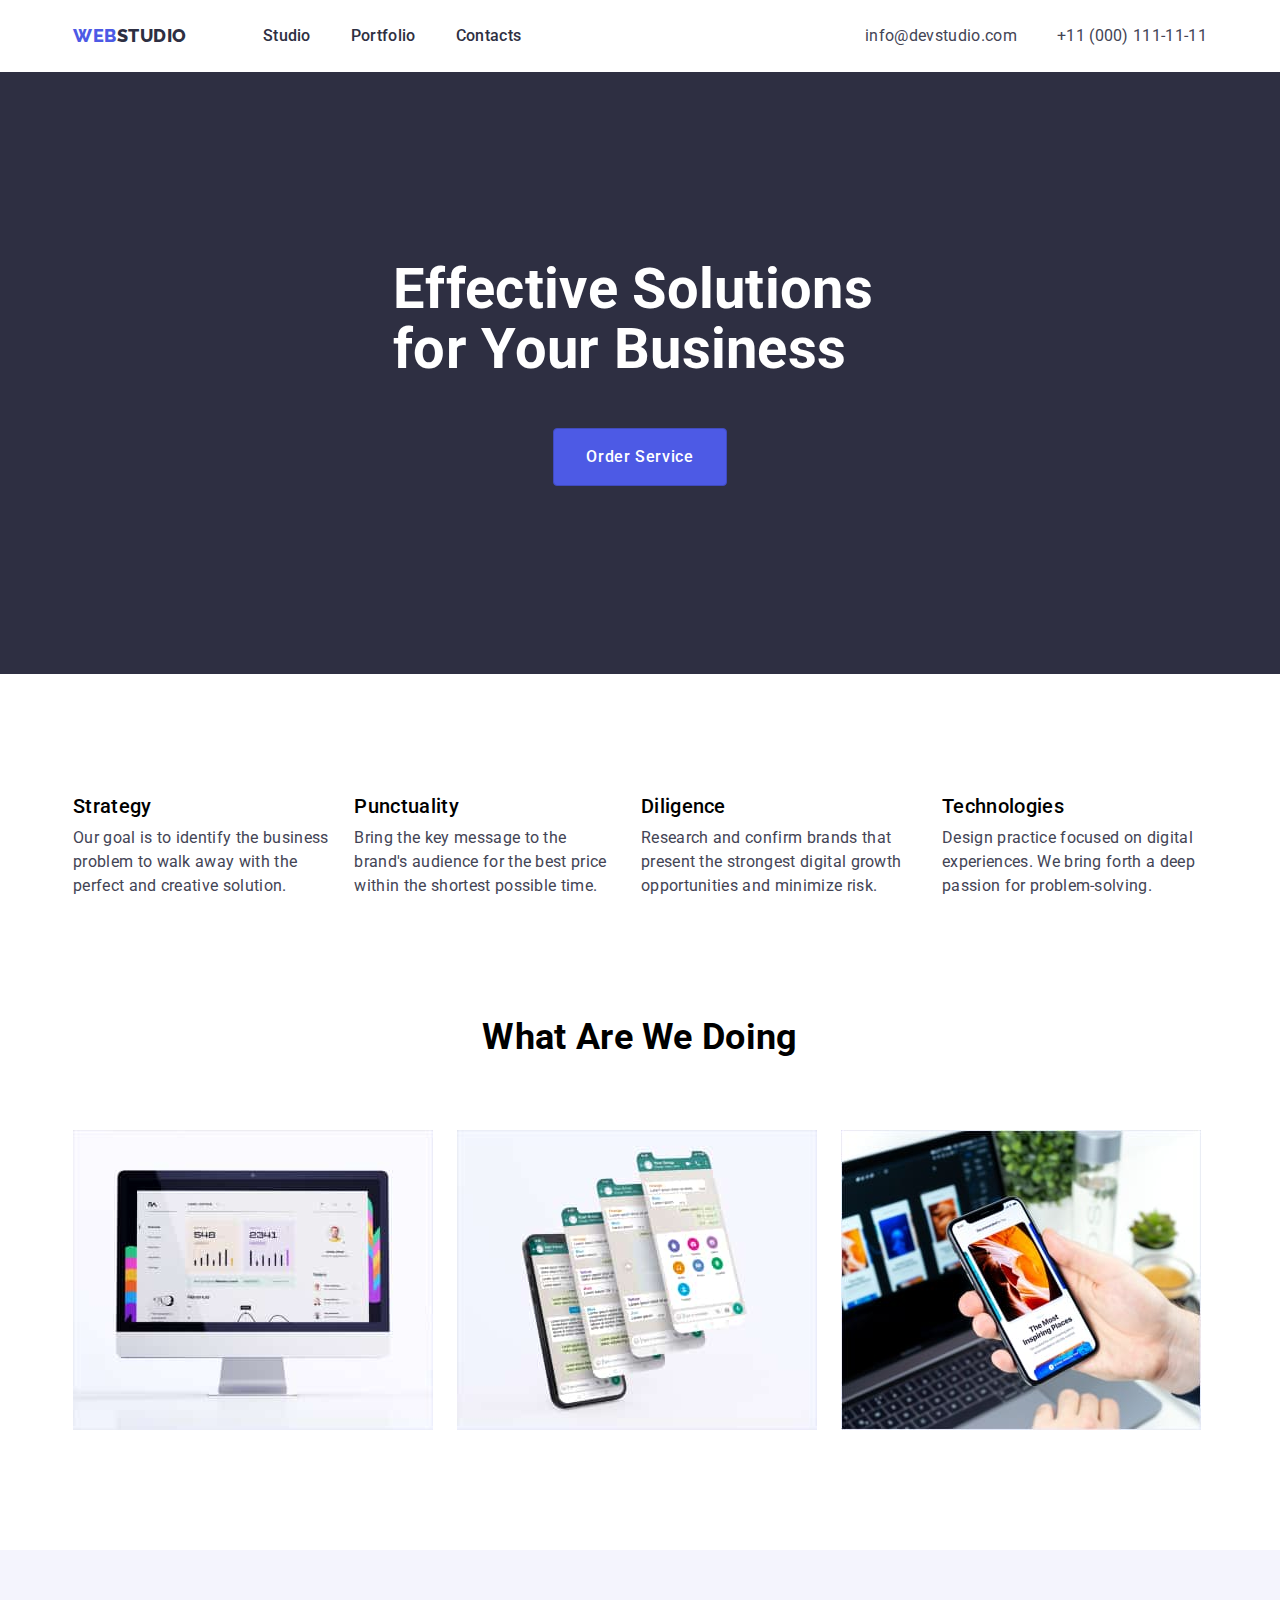
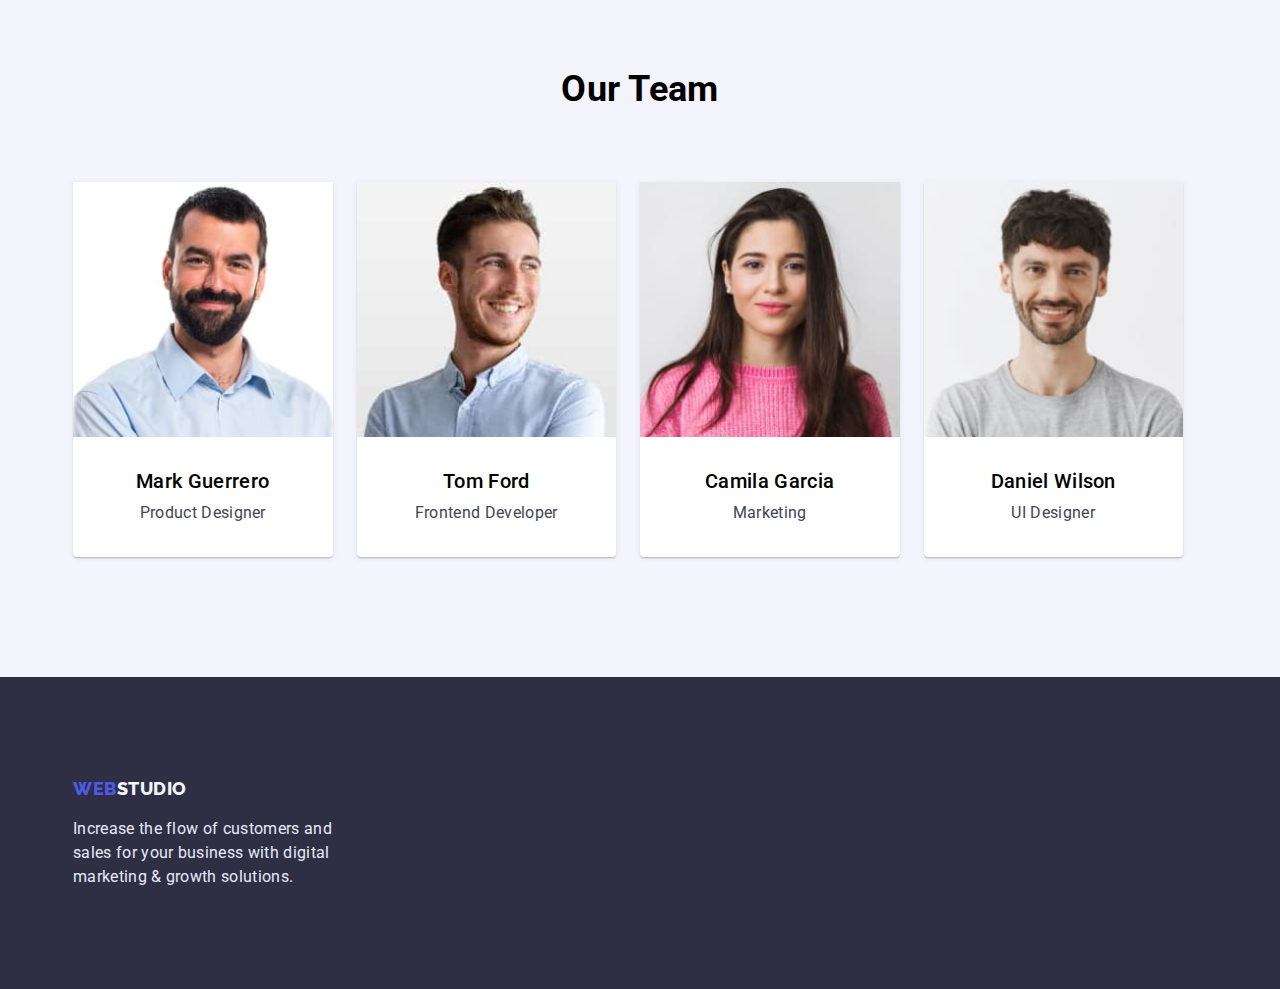
==== index.html @ de010ac2 "Initial commit" ====
<!DOCTYPE html>
<html lang="en">
  <head>
    <meta charset="UTF-8" />
    <meta http-equiv="X-UA-Compatible" content="IE=edge" />
    <meta name="viewport" content="width=device-width, initial-scale=1.0" />
    <title>HW1</title>
    <link rel="preconnect" href="https://fonts.googleapis.com" />
    <link rel="preconnect" href="https://fonts.gstatic.com" crossorigin />
    <link
      href="https://fonts.googleapis.com/css2?family=Raleway:wght@800&family=Roboto:wght@400;500;700&display=swap"
      rel="stylesheet"
    />
    <link
      rel="stylesheet"
      href="https://cdn.jsdelivr.net/npm/modern-normalize@1.1.0/modern-normalize.min.css"
    />
    <link rel="stylesheet" href="./css/style.css" />
  </head>
  <body>
    <header class="conteiner main-header">
      <nav class="nav-header">
        <a class="logo link flex-logo" href="./index.html"
          >Web<span class="logo-two">Studio</span></a
        >

        <ul class="list list-header">
          <li class="link-header">
            <a class="menu-link link menu-link-visited" href="./index.html">Studio</a>
          </li>
          <li class="link-header">
            <a class="menu-link link" href="./portfolio.html">Portfolio</a>
          </li>
          <li>
            <a class="menu-link link" href="">Contacts</a>
          </li>
        </ul>
      </nav>
      <ul class="list list-header">
        <li>
          <a class="contact-mail link" href="mailto:info@devstudio.com"
            >info@devstudio.com</a
          >
        </li>
        <li>
          <a class="contact-phone-number link" href="tel:+110001111111"
            >+11 (000) 111-11-11</a
          >
        </li>
      </ul>
    </header>

    <main>
      <section class="hero">
        <div class="conteiner main-hero">
          <h1 class="main-title-two">Effective Solutions for Your Business</h1>

          <button class="modal-button button-hero" type="button">
            Order Service
          </button>
        </div>
      </section>

      <section class="section">
        <div class="conteiner">
          <ul class="list section-main-one">
            <!-- !H2!-LIST -->
            <li class="paragraf-main">
              <h3 class="main-title">Strategy</h3>
              <p class="paragraf paragraf-main-one">
                Our goal is to identify the business problem to walk away with
                the perfect and creative solution.
              </p>
            </li>
            <li class="paragraf-main">
              <h3 class="main-title">Punctuality</h3>
              <p class="paragraf paragraf-main-one">
                Bring the key message to the brand's audience for the best price
                within the shortest possible time.
              </p>
            </li>
            <li class="paragraf-main">
              <h3 class="main-title">Diligence</h3>
              <p class="paragraf paragraf-main-one">
                Research and confirm brands that present the strongest digital
                growth opportunities and minimize risk.
              </p>
            </li>
            <li>
              <h3 class="main-title">Technologies</h3>
              <p class="paragraf paragraf-main-one">
                Design practice focused on digital experiences. We bring forth a
                deep passion for problem-solving.
              </p>
            </li>
          </ul>
        </div>
      </section>

      <section class="section section-dva">
        <div class="conteiner">
          <div class="photo-list-two">
            <h2 class="main-title-one">What Are We Doing</h2>
          </div>
          <ul class="list photo-list-main">
            <li class="img-list">
              <img src="./Images/Desctop.jpg" alt="Desctop" width="360" />
            </li>
            <li class="img-list">
              <img src="./Images/Phones.jpg" alt="Phones" width="360" />
            </li>
            <li>
              <img src="./Images/Phone.jpg" alt="Phone is activ" width="360" />
            </li>
          </ul>
        </div>
      </section>

      <section class="section team-group">
        <div class="conteiner">
          <h2 class="main-title-one section-tree-word">Our Team</h2>

          <ul class="list section-tree">
            <li class="section-tree-boarder">
              <img
                src="./Images/Mark.jpg"
                alt="Mark"
                width="264"
                height="260"
              />

              <div class="section-tree-paragraf">
                <h3 class="main-title-group">Mark Guerrero</h3>
                <p class="paragraf-group">Product Designer</p>
              </div>
            </li>
            <li class="section-tree-boarder">
              <img src="./Images/Tom.jpg" alt="Tom" width="264" height="260" />

              <div class="section-tree-paragraf">
                <h3 class="main-title-group">Tom Ford</h3>
                <p class="paragraf-group">Frontend Developer</p>
              </div>
            </li>
            <li class="section-tree-boarder">
              <img
                src="./Images/Camila.jpg"
                alt="Camila"
                width="264"
                height="260"
              />

              <div class="section-tree-paragraf">
                <h3 class="main-title-group">Camila Garcia</h3>
                <p class="paragraf-group">Marketing</p>
              </div>
            </li>
            <li class="section-tree-boarder">
              <img
                src="./Images/Daniel.jpg"
                alt="Daniel"
                width="264"
                height="260"
              />

              <div class="section-tree-paragraf">
                <h3 class="main-title-group">Daniel Wilson</h3>
                <p class="paragraf-group">UI Designer</p>
              </div>
            </li>
          </ul>
        </div>
      </section>
    </main>

    <footer class="sector-footer footer-main">
      <div class="conteiner">
        <a class="logo link" href="./index.html"
          >Web<span class="logo-one">Studio</span></a
        >

        <p class="parag-footer">
          Increase the flow of customers and sales for your business with
          digital marketing & growth solutions.
        </p>
      </div>
    </footer>
  </body>
</html>
---- css/style.css ----
:root {
    --accent-color: #2E2F42;
    --accent-color-upgrade: #F4F4FD;
    --accent-color-upgrade-one: #ffffff;
    --accent-color-upgrade-two: #434455;
    --accent-color-upgrade-three: #4D5AE5;
    --accent-color-upgrade-four: #E7E9FC;
    --accent-color-upgrade-fife: #2E2F42;
    --accent-color-upgrade-six: #404BBF;
    --accent-color-upgrade-seven: #2E2F42;

    --card-set-gap: 24px;

}

/* NONE! */
.list {
    list-style: none;
}
    
.link {
    text-decoration: none
} 
    

/* BODY! */
body {
    font-family: 'Roboto', sans-serif;
    font-size: 16px;
    letter-spacing: 0.02em;
    
    }

    /* ======= */

h1, h2, h3, h4, p {
    margin-top: 0;
    margin-bottom: 0;
}
ul, ol {
    margin-top: 0;
    margin-bottom: 0;
    padding-left: 0;
}
img {
    display: block;
    max-width: 100%;
    height: auto;
}
 
button {
    cursor: pointer;
}


.conteiner {
width: 1158px;
margin-left: auto;
margin-right: auto;
padding-left: 12px;
padding-right: 12px;
}

/* --------------------------------------------------------------------------------------------------------------------------------------- */
/* Studio */

/* Header */

.main-header {
    display: flex;
    align-items: center;
    justify-content: space-between;
    padding-top: 24px;
    padding-bottom: 24px;
}

.nav-header {
    display: flex;
    align-items: center;
}

.list-header {
    display: flex;
    align-items: center;
}




/* LOGO! */

.flex-logo {
    margin-right: 76px;
}

.logo {    
font-family: 'Raleway', sans-serif; 
font-weight: 800;
font-size: 18px;
line-height: 1.33;
display: flex;
align-items: center;
letter-spacing: 0.03em;
text-transform: uppercase;
color: var(--accent-color-upgrade-three);
}


.logo-one {
    color: var(--accent-color-upgrade);
}

.logo-two {
    color: var(--accent-color);
}



/* Main! */

.main-hero {
    display: flex;
    align-items: center;
    flex-direction: column;
    justify-content: center;
    padding: 188px 0 188px 0;
    
}

.link-header {
    margin-right: 40px;
}

.menu-link {
font-weight: 500;
line-height: 1.5;
color: var(--accent-color-upgrade-seven);


}

.menu-link:hover,
.menu-link:focus,
.menu-link-visited:visited {
    color: #4D5AE5;
}


.section{
    padding-top: 120px;
    padding-bottom: 120px;
}

/* CONTACT! */

.contact-mail {
font-family: 'Roboto', sans-serif;
font-weight: 400;
line-height: 1.5;
color: var(--accent-color-upgrade-two);
margin-right: 40px;
}

.contact-phone-number {
    font-family: 'Roboto', sans-serif;
    font-weight: 400;
    line-height: 1.5;
    color: var(--accent-color-upgrade-two);
}


.contact-mail:hover,
.contact-mail:focus,
.contact-phone-number:hover,
.contact-phone-number:focus {
    color: var(--accent-color-upgrade-three);
}

/* HERO! */

.hero {
background:var(--accent-color);

}

.main-title-two {
font-weight: 700;
font-size: 56px;
line-height: 1.07;
color: var(--accent-color-upgrade-one);
width: 494px;


}

.button-hero {
    display: flex;
    justify-content: center;
    margin-top: 48px;
}

.modal-button {
    font-weight: 500;
    line-height: 1.5;
    letter-spacing: 0.04em;
    color: var(--accent-color-upgrade-one);
    background: var(--accent-color-upgrade-three);
    padding: 16px 32px 16px 32px;
    border-radius: 4px;
    border: 1px solid var(--accent-color-upgrade-six);
    
}

.modal-button:hover,
.modal-button:focus {
    background: var(--accent-color-upgrade-six);
}


/* TYPE! */

.section-main-one {
    display: flex;
    align-items: center;
   
}

.paragraf-main {
    margin-right: 24px;
}

.paragraf-main-one {
    margin-top: 8px;
}

/* Section TWO */

.section-dva {
    padding-top: 0;
}

.photo-list-two {
    display: flex;
    justify-content: center;
}

.img-list {
    margin-right: 24px;
}


.photo-list-main {
   display: flex;
   align-items: center; 
   margin-top: 72px;
}

.main-title {
font-weight: 500;
font-size: 20px;
line-height: 1.2;

}

.main-title-group {
font-weight: 500;
font-size: 20px;
line-height: 1.2;
display: flex;
justify-content: center;

}

.main-title-one {
font-weight: 700;
font-size: 36px;
line-height: 1.11;

}

.paragraf {
    line-height: 1.5;
    color: var(--accent-color-upgrade-two);
    margin-top: 8px;
}

.paragraf-group {
    line-height: 1.5;
    color: var(--accent-color-upgrade-two);
    margin-top: 8px;
    display: flex;
    justify-content: center;
}

.team-group {
    background: var(--accent-color-upgrade);
}




/* Section tree */

.section-tree {
    display: flex;
    align-items: center;
}

.section-tree-word {
    display: flex;
    justify-content: center;
    margin-bottom: 72px;
    
}

.section-tree-boarder {
    background: #FFFFFF;
box-shadow: 0px 1px 6px rgba(46, 47, 66, 0.08), 0px 1px 1px rgba(46, 47, 66, 0.16), 0px 2px 1px rgba(46, 47, 66, 0.08);
border-radius: 0px 0px 4px 4px;
margin-right: 24px;
}

.section-tree-paragraf {
    padding-top: 32px;
    padding-bottom: 32px;
}

/* FOOTER! */

.parag-footer {
line-height: 1.5;
color: var(--accent-color-upgrade-four);
margin-top: 16px;
width: 264px;
}



.sector-footer {
    background: var(--accent-color);
}

.footer-main {
    padding-top: 100px;
    padding-bottom: 100px;
    
}


/* Studio!!! */

/* ------------------------------------------------------------------------------------------------------------------------------- */

/* Portfolio!!! */

/* TYPE */

.title-one {
font-family: 'Roboto', sans-serif; 
font-weight: 500;
font-size: 20px;
line-height: 1.2;
color: var(--accent-color-upgrade-fife);


}

.paragraf-portfolio {
font-family: 'Roboto', sans-serif;
line-height: 1.5;
color: var(--accent-color-upgrade-two);
margin-top: 8px;
}

/* BUTTON! */

.btn {
border-radius: 4px;
border: 1px solid #E7E9FC;
margin-right: 24px;
padding: 12px 24px 12px 24px;
font-family: 'Roboto', sans-serif;
font-weight: 500;
line-height: 1.5;
letter-spacing: 0.04em;
color: var(--accent-color-upgrade-three);
background: var(--accent-color-upgrade);
}

.btn:hover,
.btn:focus {
    background: var(--accent-color-upgrade-six);;
    color: var(--accent-color-upgrade-one);
    border: 1px solid transparent;
    box-shadow: 0px 3px 1px rgba(0, 0, 0, 0.1), 0px 2px 1px rgba(0, 0, 0, 0.08), 0px 2px 2px rgba(0, 0, 0, 0.12);
    border-radius: 4px;
   
}


.list-button {
    display: flex;
    justify-content: center;
    padding-bottom: 72px;
    
}

/* Main */
.card-set {
    padding: 0;
    margin: 0;
    list-style: none;
  
    display: flex;
    flex-wrap: wrap;
    margin-left: calc(-1 * var(--card-set-gap));
    margin-top: calc(-1 * var(--card-set-gap));
    margin-bottom: calc(-1 * var(--card-set-gap));
  }


.card-set > .portfolio-item {
    flex-basis: calc(100% / 3 var(--card-set-gap));
    margin-left: var(--card-set-gap);
    margin-top: var(--card-set-gap);
    margin-bottom: var(--card-set-gap);
}

.card-content {
    padding: 32px 16px 32px 16px;

  border-right-width: 1px;
  border-right-style: solid;
  border-right-color: gainsboro;

  border-bottom-width: 1px;
  border-bottom-style: solid;
  border-bottom-color: gainsboro;

  border-left-width: 1px;
  border-left-style: solid;
  border-left-color: gainsboro;
}
  

  .header-boarder {
  border-bottom-width: 1px;
  border-bottom-style: solid;
  border-bottom-color: gainsboro;
  }

  .section-portfolio {
    padding-top: 96px;
  }
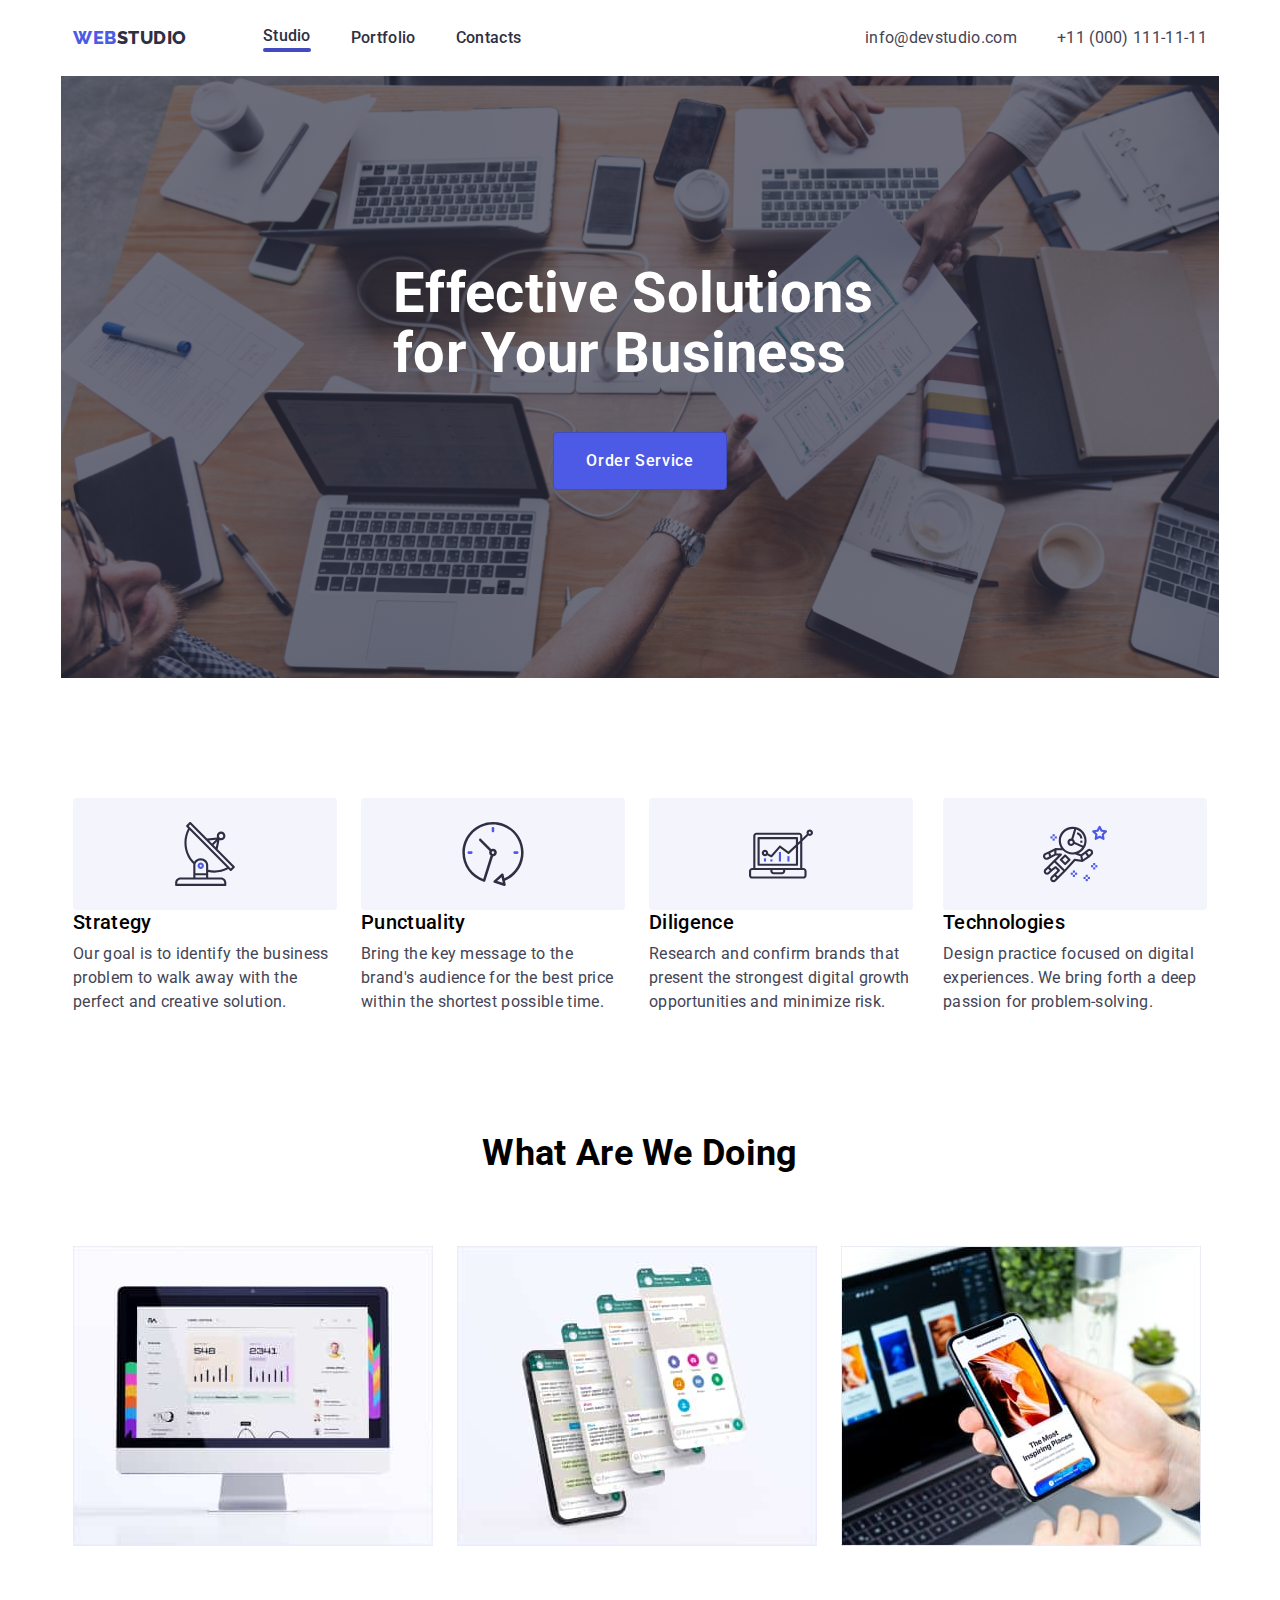
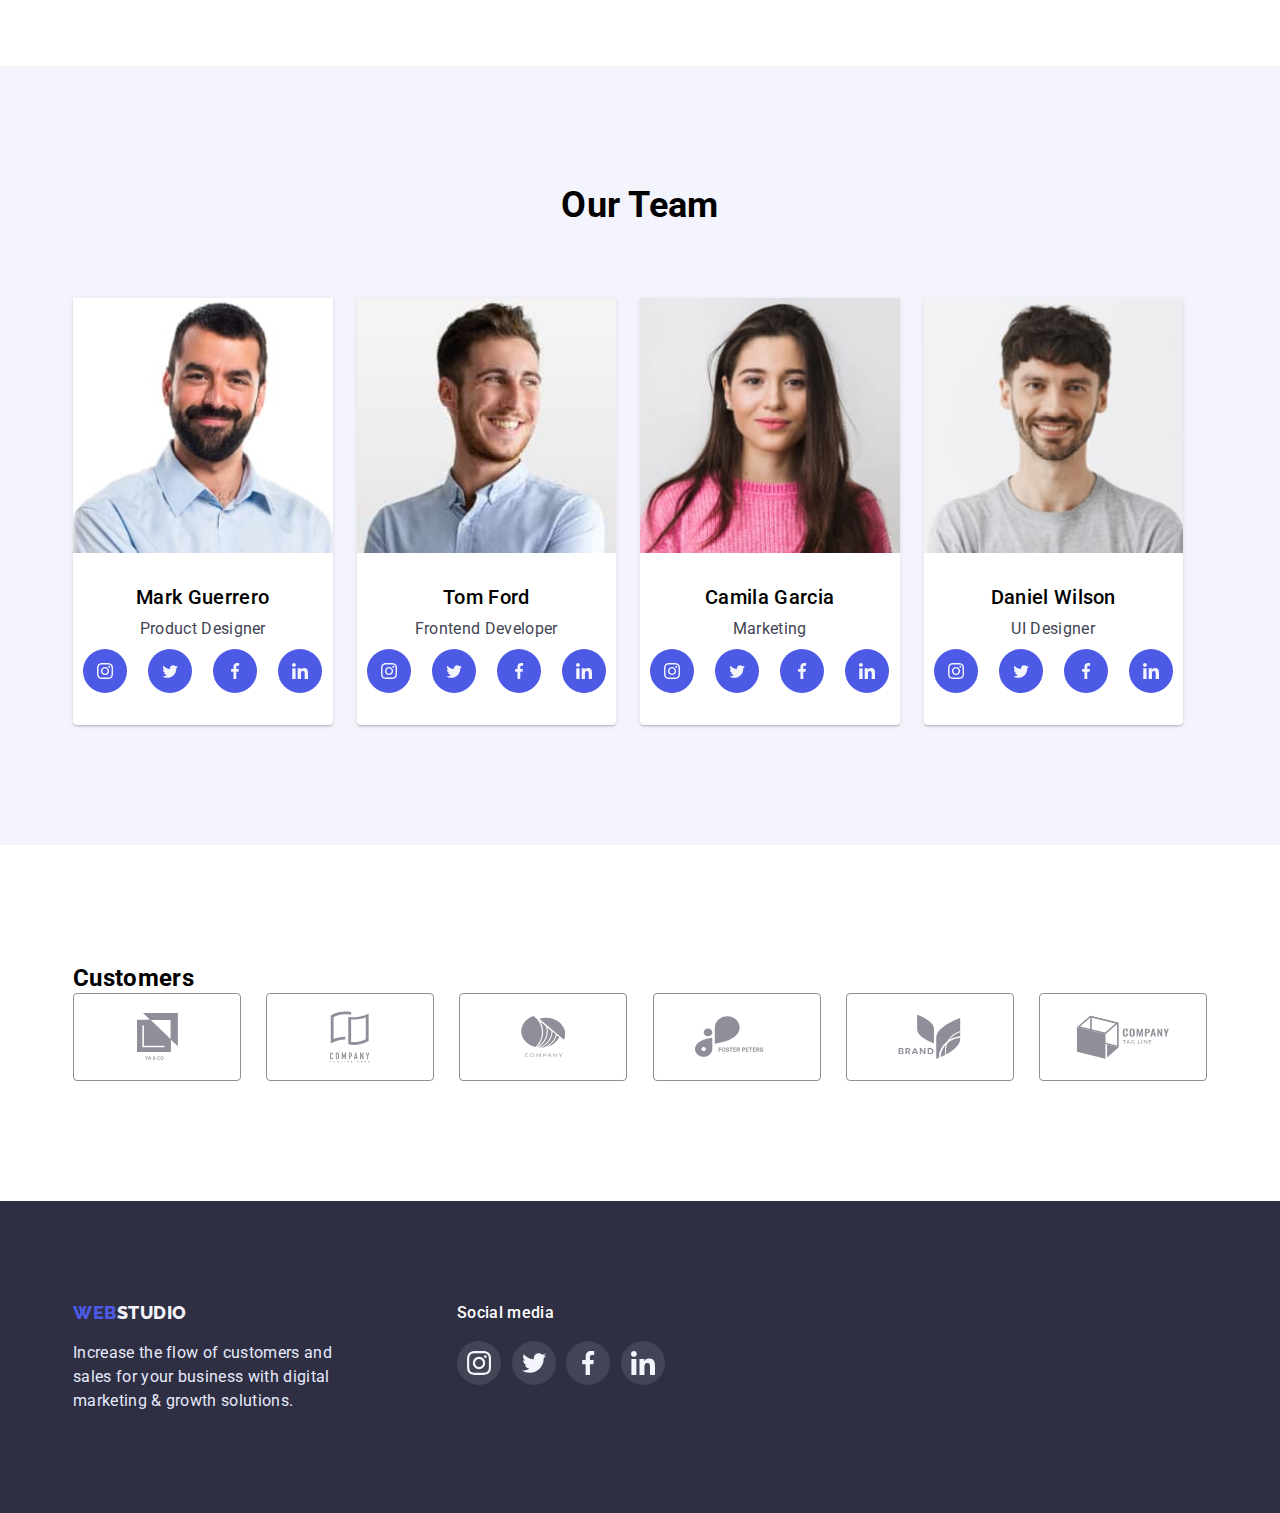
==== commit bc7f7385: "Icons" ====
--- a/index.html
+++ b/index.html
@@ -26,7 +26,9 @@
 
         <ul class="list list-header">
           <li class="link-header">
-            <a class="menu-link link menu-link-visited" href="./index.html">Studio</a>
+            <a class="menu-link link menu-link-visited" href="./index.html"
+              >Studio</a
+            >
           </li>
           <li class="link-header">
             <a class="menu-link link" href="./portfolio.html">Portfolio</a>
@@ -66,20 +68,35 @@
           <ul class="list section-main-one">
             <!-- !H2!-LIST -->
             <li class="paragraf-main">
+              <div class="icon-section-one">
+                <svg Width="64" Height="64">
+                  <use href="./Images/icons/symbol-defs.svg#icon-Group-7"></use>
+                </svg>
+              </div>
               <h3 class="main-title">Strategy</h3>
               <p class="paragraf paragraf-main-one">
                 Our goal is to identify the business problem to walk away with
-                the perfect and creative solution.
+                the perfect and creative solution. 
               </p>
             </li>
             <li class="paragraf-main">
+              <div class="icon-section-one">
+                <svg Width="64" Height="64">
+                  <use href="./Images/icons/symbol-defs.svg#icon-clock-1"></use>
+                </svg>
+              </div>
               <h3 class="main-title">Punctuality</h3>
               <p class="paragraf paragraf-main-one">
                 Bring the key message to the brand's audience for the best price
-                within the shortest possible time.
+                within the shortest possible time. 
               </p>
             </li>
             <li class="paragraf-main">
+              <div class="icon-section-one">
+                <svg Width="64" Height="64">
+                  <use href="./Images/icons/symbol-defs.svg#icon-diagram-1"></use>
+                </svg>
+              </div>
               <h3 class="main-title">Diligence</h3>
               <p class="paragraf paragraf-main-one">
                 Research and confirm brands that present the strongest digital
@@ -87,6 +104,11 @@
               </p>
             </li>
             <li>
+              <div class="icon-section-one">
+                <svg Width="64" Height="64">
+                  <use href="./Images/icons/symbol-defs.svg#icon-astronaut-1"></use>
+                </svg>
+              </div>
               <h3 class="main-title">Technologies</h3>
               <p class="paragraf paragraf-main-one">
                 Design practice focused on digital experiences. We bring forth a
@@ -132,6 +154,44 @@
               <div class="section-tree-paragraf">
                 <h3 class="main-title-group">Mark Guerrero</h3>
                 <p class="paragraf-group">Product Designer</p>
+                <ul class="social-list list">
+                  <li class="social-list-item">
+                    <a href="" class="social-list-link">
+                      <svg class="social-list-icon" Width="16" Height="16">
+                        <use
+                          href="./Images/icons/symbol-defs.svg#icon-instagram-2"
+                        ></use>
+                      </svg>
+                    </a>
+                  </li>
+                  <li class="social-list-item">
+                    <a href="" class="social-list-link">
+                      <svg class="social-list-icon" Width="16" Height="13">
+                        <use
+                          href="./Images/icons/symbol-defs.svg#icon-Group"
+                        ></use>
+                      </svg>
+                    </a>
+                  </li>
+                  <li class="social-list-item">
+                    <a href="" class="social-list-link">
+                      <svg class="social-list-icon" Width="16" Height="16">
+                        <use
+                          href="./Images/icons/symbol-defs.svg#icon-facebook-1"
+                        ></use>
+                      </svg>
+                    </a>
+                  </li>
+                  <li class="social-list-item">
+                    <a href="" class="social-list-link">
+                      <svg class="social-list-icon" Width="16" Height="16">
+                        <use
+                          href="./Images/icons/symbol-defs.svg#icon-linkedin-1"
+                        ></use>
+                      </svg>
+                    </a>
+                  </li>
+                </ul>
               </div>
             </li>
             <li class="section-tree-boarder">
@@ -140,6 +200,44 @@
               <div class="section-tree-paragraf">
                 <h3 class="main-title-group">Tom Ford</h3>
                 <p class="paragraf-group">Frontend Developer</p>
+                <ul class="social-list list">
+                  <li class="social-list-item">
+                    <a href="" class="social-list-link">
+                      <svg class="social-list-icon" Width="16" Height="16">
+                        <use
+                          href="./Images/icons/symbol-defs.svg#icon-instagram-2"
+                        ></use>
+                      </svg>
+                    </a>
+                  </li>
+                  <li class="social-list-item">
+                    <a href="" class="social-list-link">
+                      <svg class="social-list-icon" Width="16" Height="13">
+                        <use
+                          href="./Images/icons/symbol-defs.svg#icon-Group"
+                        ></use>
+                      </svg>
+                    </a>
+                  </li>
+                  <li class="social-list-item">
+                    <a href="" class="social-list-link">
+                      <svg class="social-list-icon" Width="16" Height="16">
+                        <use
+                          href="./Images/icons/symbol-defs.svg#icon-facebook-1"
+                        ></use>
+                      </svg>
+                    </a>
+                  </li>
+                  <li class="social-list-item">
+                    <a href="" class="social-list-link">
+                      <svg class="social-list-icon" Width="16" Height="16">
+                        <use
+                          href="./Images/icons/symbol-defs.svg#icon-linkedin-1"
+                        ></use>
+                      </svg>
+                    </a>
+                  </li>
+                </ul>
               </div>
             </li>
             <li class="section-tree-boarder">
@@ -153,6 +251,44 @@
               <div class="section-tree-paragraf">
                 <h3 class="main-title-group">Camila Garcia</h3>
                 <p class="paragraf-group">Marketing</p>
+                <ul class="social-list list">
+                  <li class="social-list-item">
+                    <a href="" class="social-list-link">
+                      <svg class="social-list-icon" Width="16" Height="16">
+                        <use
+                          href="./Images/icons/symbol-defs.svg#icon-instagram-2"
+                        ></use>
+                      </svg>
+                    </a>
+                  </li>
+                  <li class="social-list-item">
+                    <a href="" class="social-list-link">
+                      <svg class="social-list-icon" Width="16" Height="13">
+                        <use
+                          href="./Images/icons/symbol-defs.svg#icon-Group"
+                        ></use>
+                      </svg>
+                    </a>
+                  </li>
+                  <li class="social-list-item">
+                    <a href="" class="social-list-link">
+                      <svg class="social-list-icon" Width="16" Height="16">
+                        <use
+                          href="./Images/icons/symbol-defs.svg#icon-facebook-1"
+                        ></use>
+                      </svg>
+                    </a>
+                  </li>
+                  <li class="social-list-item">
+                    <a href="" class="social-list-link">
+                      <svg class="social-list-icon" Width="16" Height="16">
+                        <use
+                          href="./Images/icons/symbol-defs.svg#icon-linkedin-1"
+                        ></use>
+                      </svg>
+                    </a>
+                  </li>
+                </ul>
               </div>
             </li>
             <li class="section-tree-boarder">
@@ -166,23 +302,140 @@
               <div class="section-tree-paragraf">
                 <h3 class="main-title-group">Daniel Wilson</h3>
                 <p class="paragraf-group">UI Designer</p>
-              </div>
-            </li>
+                <ul class="social-list list">
+                  <li class="social-list-item">
+                    <a href="" class="social-list-link">
+                      <svg class="social-list-icon" Width="16" Height="16">
+                        <use
+                          href="./Images/icons/symbol-defs.svg#icon-instagram-2"
+                        ></use>
+                      </svg>
+                    </a>
+                  </li>
+                  <li class="social-list-item">
+                    <a href="" class="social-list-link">
+                      <svg class="social-list-icon" Width="16" Height="13">
+                        <use
+                          href="./Images/icons/symbol-defs.svg#icon-Group"
+                        ></use>
+                      </svg>
+                    </a>
+                  </li>
+                  <li class="social-list-item">
+                    <a href="" class="social-list-link">
+                      <svg class="social-list-icon" Width="16" Height="16">
+                        <use
+                          href="./Images/icons/symbol-defs.svg#icon-facebook-1"
+                        ></use>
+                      </svg>
+                    </a>
+                  </li>
+                  <li class="social-list-item">
+                    <a href="" class="social-list-link">
+                      <svg class="social-list-icon" Width="16" Height="16">
+                        <use
+                          href="./Images/icons/symbol-defs.svg#icon-linkedin-1"
+                        ></use>
+                      </svg>
+                    </a>
+                  </li>
+                </ul>
+              </div>
+            </li>
+          </ul>
+        </div>
+      </section>
+
+      <section class="section">
+        <div class="conteiner">
+          <h2>Customers</h2>
+          <ul class="list section-four-list">
+            <li><a href="" class="section-four"><svg class="section-four-icon" Width="41" Height="47">
+              <use href="./Images/icons/symbol-defs.svg#icon-group-1">
+                
+              </use>
+            </svg></a></li>
+            <li><a href="" class="section-four"><svg class="section-four-icon" Width="40" Height="52">
+              <use href="./Images/icons/symbol-defs.svg#icon-group-2">
+                
+              </use>
+            </svg></a></li>
+            <li><a href="" class="section-four"><svg class="section-four-icon" Width="44" Height="41">
+              <use href="./Images/icons/symbol-defs.svg#icon-group-3">
+                
+              </use>
+            </svg></a></li>
+            <li><a href="" class="section-four"><svg class="section-four-icon" Width="84" Height="41">
+              <use href="./Images/icons/symbol-defs.svg#icon-group-4">
+                
+              </use>
+            </svg></a></li>
+            <li><a href="" class="section-four"><svg class="section-four-icon" Width="63" Height="45">
+              <use href="./Images/icons/symbol-defs.svg#icon-group-5">
+                
+              </use>
+            </svg></a></li>
+            <li><a href="" class="section-four"><svg class="section-four-icon" Width="94" Height="44">
+              <use href="./Images/icons/symbol-defs.svg#icon-group-6">
+                
+              </use>
+            </svg></a></li>
           </ul>
         </div>
       </section>
     </main>
 
     <footer class="sector-footer footer-main">
-      <div class="conteiner">
-        <a class="logo link" href="./index.html"
-          >Web<span class="logo-one">Studio</span></a
-        >
-
-        <p class="parag-footer">
-          Increase the flow of customers and sales for your business with
-          digital marketing & growth solutions.
-        </p>
+      <div class="conteiner footer-flex">
+        <div>
+          <a class="logo link" href="./index.html"
+            >Web<span class="logo-one">Studio</span></a
+          >
+
+          <p class="parag-footer">
+            Increase the flow of customers and sales for your business with
+            digital marketing & growth solutions.
+          </p>
+        </div>
+        <div class="div-footer">
+          <p class="paragra-footer-two">Social media</p>
+          <ul class="list social-footer">
+            <li class="social-footer-item">
+              <a href="" class="social-footer-link">
+                <svg class="social-footer-icon" Width="24" Height="24">
+                  <use
+                    href="./Images/icons/symbol-defs.svg#icon-instagram-2"
+                  ></use>
+                </svg>
+              </a>
+            </li>
+            <li class="social-footer-item">
+              <a href="" class="social-footer-link">
+                <svg class="social-footer-icon" Width="24" Height="20">
+                  <use href="./Images/icons/symbol-defs.svg#icon-Group"></use>
+                </svg>
+              </a>
+            </li>
+            <li class="social-footer-item">
+              <a href="" class="social-footer-link">
+                <svg class="social-footer-icon" Width="24" Height="24">
+                  <use
+                    href="./Images/icons/symbol-defs.svg#icon-facebook-1"
+                  ></use>
+                </svg>
+              </a>
+            </li>
+            <li class="social-footer-item">
+              <a href="" class="social-footer-link">
+                <svg class="social-footer-icon" Width="24" Height="24">
+                  <use class="svg-color-hover"
+                    href="./Images/icons/symbol-defs.svg#icon-linkedin-1"
+                  ></use>
+                </svg>
+              </a>
+            </li>
+          </ul>
+        </div>
       </div>
     </footer>
   </body>
--- a/css/style.css
+++ b/css/style.css
@@ -124,6 +124,9 @@
     flex-direction: column;
     justify-content: center;
     padding: 188px 0 188px 0;
+    background:var(--accent-color);
+    background-image: linear-gradient(rgba(46, 47, 66, 0.7), rgba(46, 47, 66, 0.7)), url(../Images/bg.jpg);
+    background-size: cover;
     
 }
 
@@ -178,10 +181,7 @@
 
 /* HERO! */
 
-.hero {
-background:var(--accent-color);
-
-}
+
 
 .main-title-two {
 font-weight: 700;
@@ -344,6 +344,10 @@
     padding-top: 100px;
     padding-bottom: 100px;
     
+}
+
+.footer-flex {
+    display: flex;
 }
 
 
@@ -417,6 +421,9 @@
     margin-top: calc(-1 * var(--card-set-gap));
     margin-bottom: calc(-1 * var(--card-set-gap));
   }
+  .portfolio-item:hover {
+    box-shadow: 0px 1px 6px rgba(46, 47, 66, 0.08), 0px 1px 1px rgba(46, 47, 66, 0.16), 0px 2px 1px rgba(46, 47, 66, 0.08);
+  }
 
 
 .card-set > .portfolio-item {
@@ -452,3 +459,122 @@
   .section-portfolio {
     padding-top: 96px;
   }
+
+  
+  .menu-link-visited::after {
+    content: "";
+    display: block;
+    width: auto;
+    height: 4px;
+    background: #404BBF;
+    border-radius: 2px; 
+}
+
+
+  /* ICONS */
+
+  .social-list {
+    display: flex;
+    justify-content: space-around;
+    margin-top: 8px;
+  }
+  
+
+   .social-list-link {
+    display: flex;
+    justify-content: center;
+    align-items: center;
+    width: 44px;
+    height: 44px;
+    border-radius: 50%;
+    background-color: #4D5AE5;
+   }
+
+   .social-list-link:hover {
+    background-color: #404BBF;
+   }
+
+   .div-footer {
+    margin-left: 120px;
+   }
+
+   .social-footer {
+    margin-top: 16px;
+    display: flex;
+    justify-content: space-between;
+    width: 208px;
+    
+   }
+
+   .social-footer-link {
+    display: flex;
+    justify-content: center;
+    align-items: center;
+    width: 44px;
+    height: 44px;
+    border-radius: 50%;
+    background-color: rgba(255, 255, 255, 0.1);
+   }
+
+   .social-footer-link:hover {
+    background-color: #31D0AA;;
+   }
+
+   .paragra-footer-two {
+    font-family: 'Roboto';
+    font-style: normal;
+    font-weight: 500;
+    font-size: 16px;
+    line-height: 24px;
+    letter-spacing: 0.02em;
+    color: #FFFFFF;
+   }
+   
+
+   .section-four {
+    border: 1px solid #8E8F99;
+    border-radius: 4px;
+    display: flex;
+    justify-content: center;
+    align-items: center;
+    Width: 168px;
+    Height: 88px;
+
+   }
+
+   .section-four:hover {
+    border: 1px solid #404BBF;
+   }
+
+   .section-four-icon {
+    fill: #8E8F99;
+   }
+
+   .section-four:hover .section-four-icon {
+    fill: #404BBF;
+   }
+   
+
+   .svg-color-hover:hover {
+    color: #404BBF;
+   }
+
+   .section-four-list {
+    display: flex;
+    justify-content: space-between;
+   }
+
+   .social-footer-icon,
+   .social-list-icon {
+    fill: #F4F4FD;;
+   }
+
+   .icon-section-one {
+    background: #F4F4FD;
+    border-radius: 4px;
+    display: flex;
+    justify-content: center;
+    align-items: center;
+    Width: 264px;
+    Height: 112px;
+   }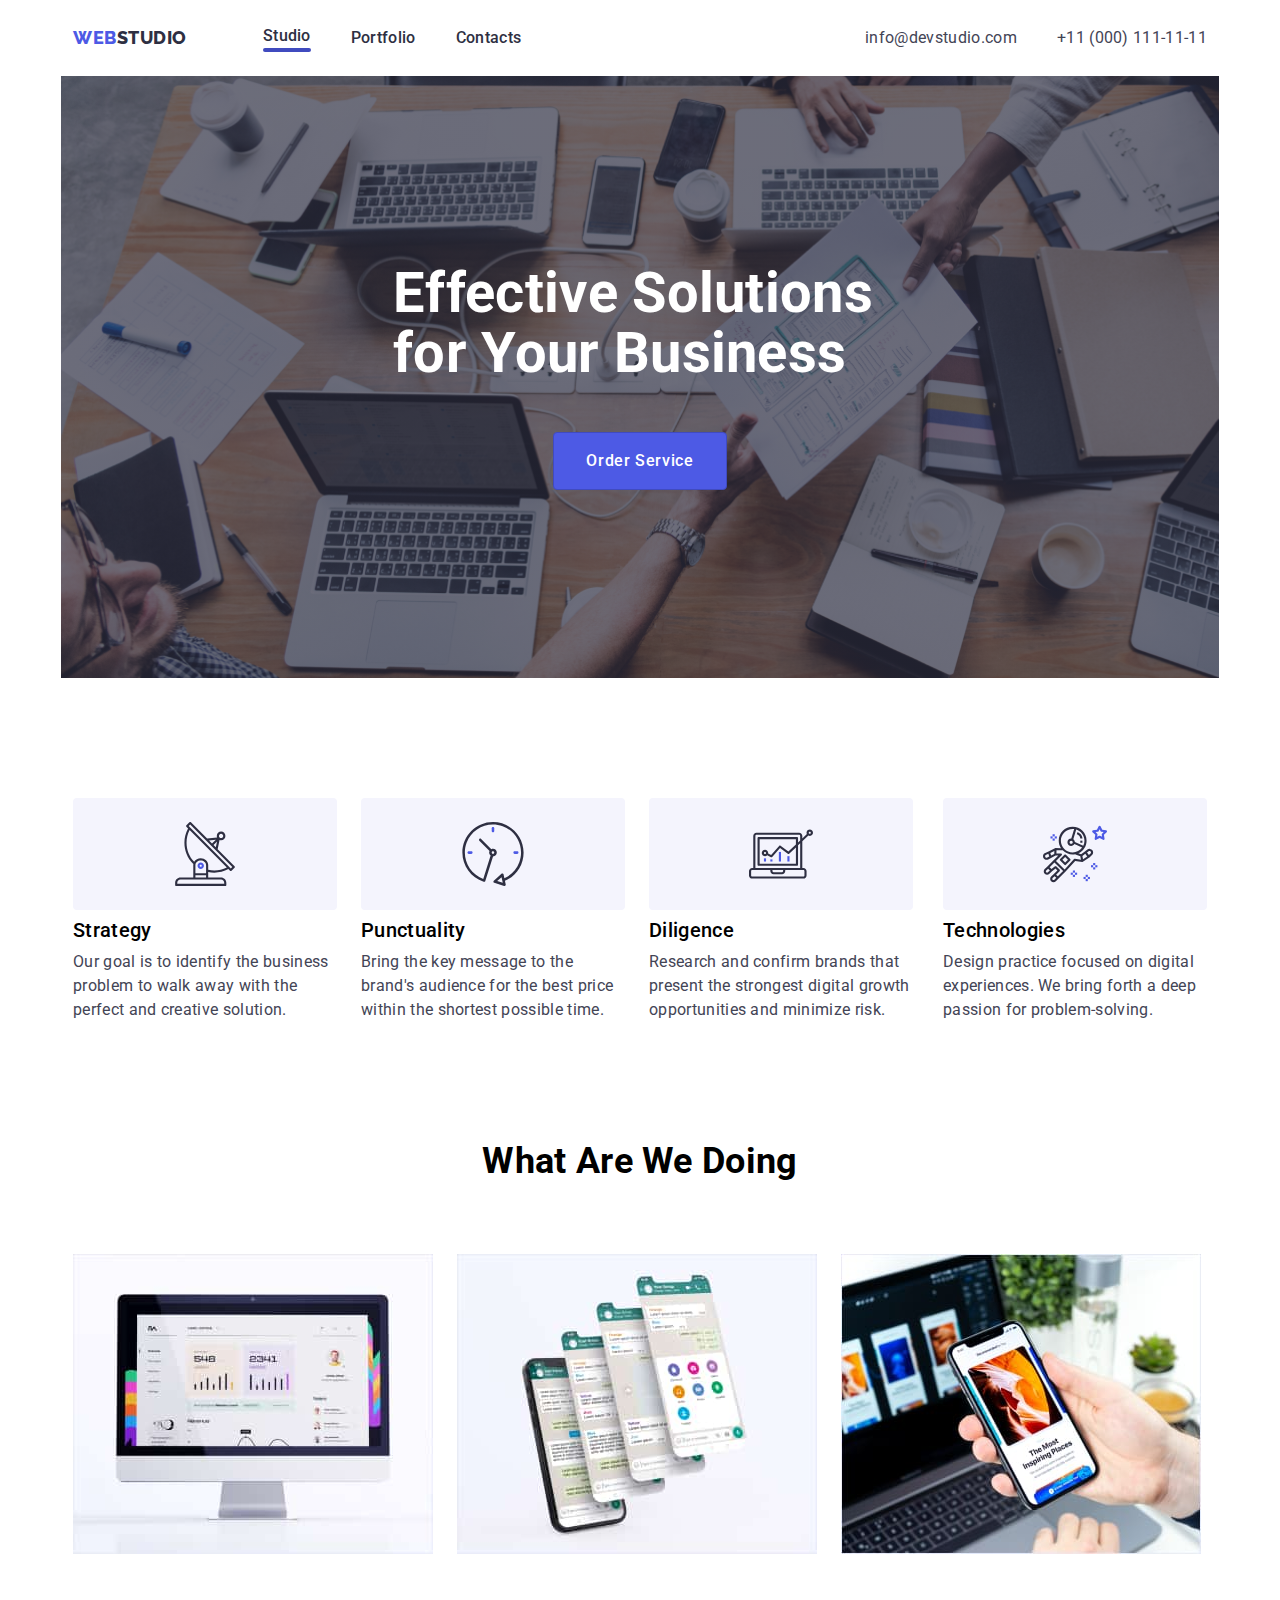
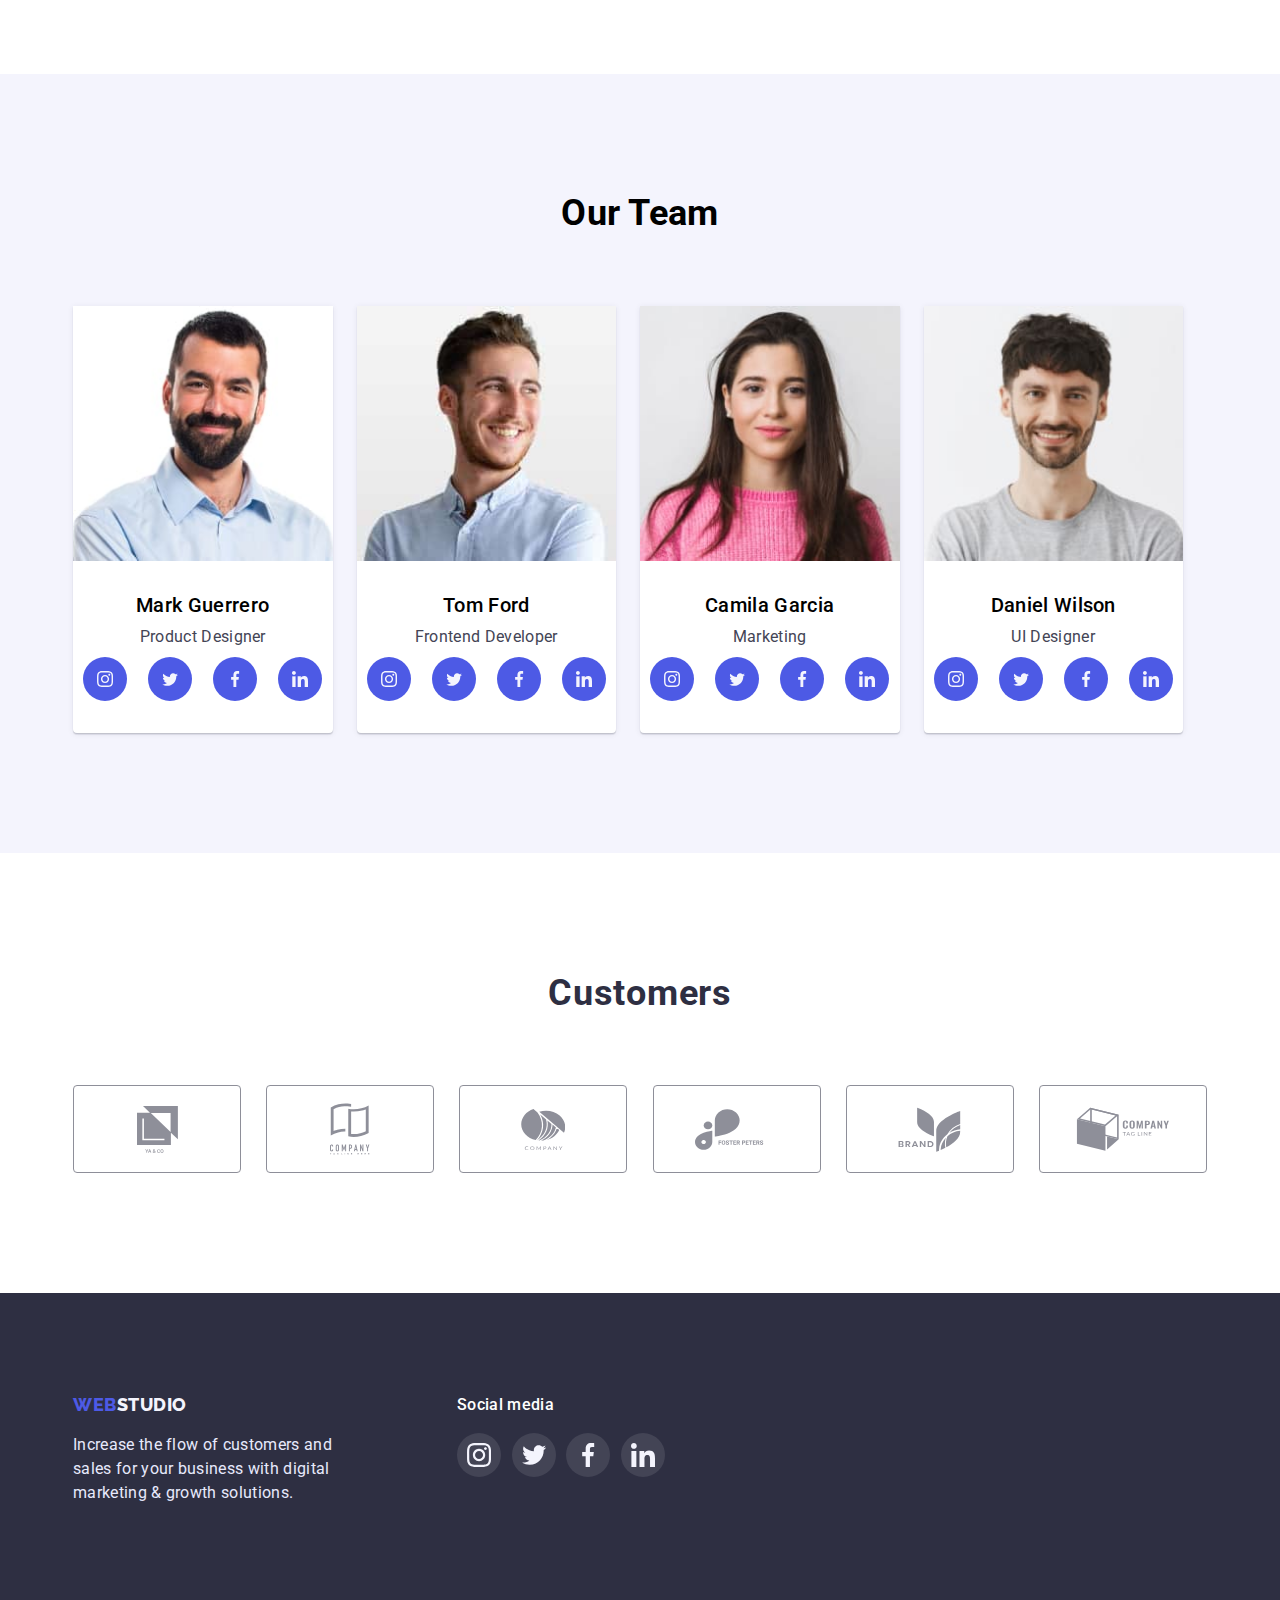
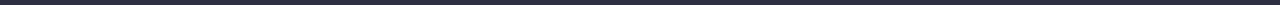
==== commit bca066d6: "ccc" ====
--- a/index.html
+++ b/index.html
@@ -348,7 +348,7 @@
 
       <section class="section">
         <div class="conteiner">
-          <h2>Customers</h2>
+          <h2 class="section-four-div">Customers</h2>
           <ul class="list section-four-list">
             <li><a href="" class="section-four"><svg class="section-four-icon" Width="41" Height="47">
               <use href="./Images/icons/symbol-defs.svg#icon-group-1">
--- a/css/style.css
+++ b/css/style.css
@@ -471,6 +471,22 @@
 }
 
 
+    .section-four-div {
+        display: flex;
+        justify-content: center;
+        margin-bottom: 72px;
+        font-family: 'Roboto';
+        font-weight: 700;
+        font-size: 36px;
+        line-height: 40px;
+        text-align: center;
+        letter-spacing: 0.02em;
+        text-transform: capitalize;
+        color: #2E2F42;
+        font-style: normal;
+
+    }
+
   /* ICONS */
 
   .social-list {
@@ -577,4 +593,5 @@
     align-items: center;
     Width: 264px;
     Height: 112px;
+    margin-bottom: 8px;
    }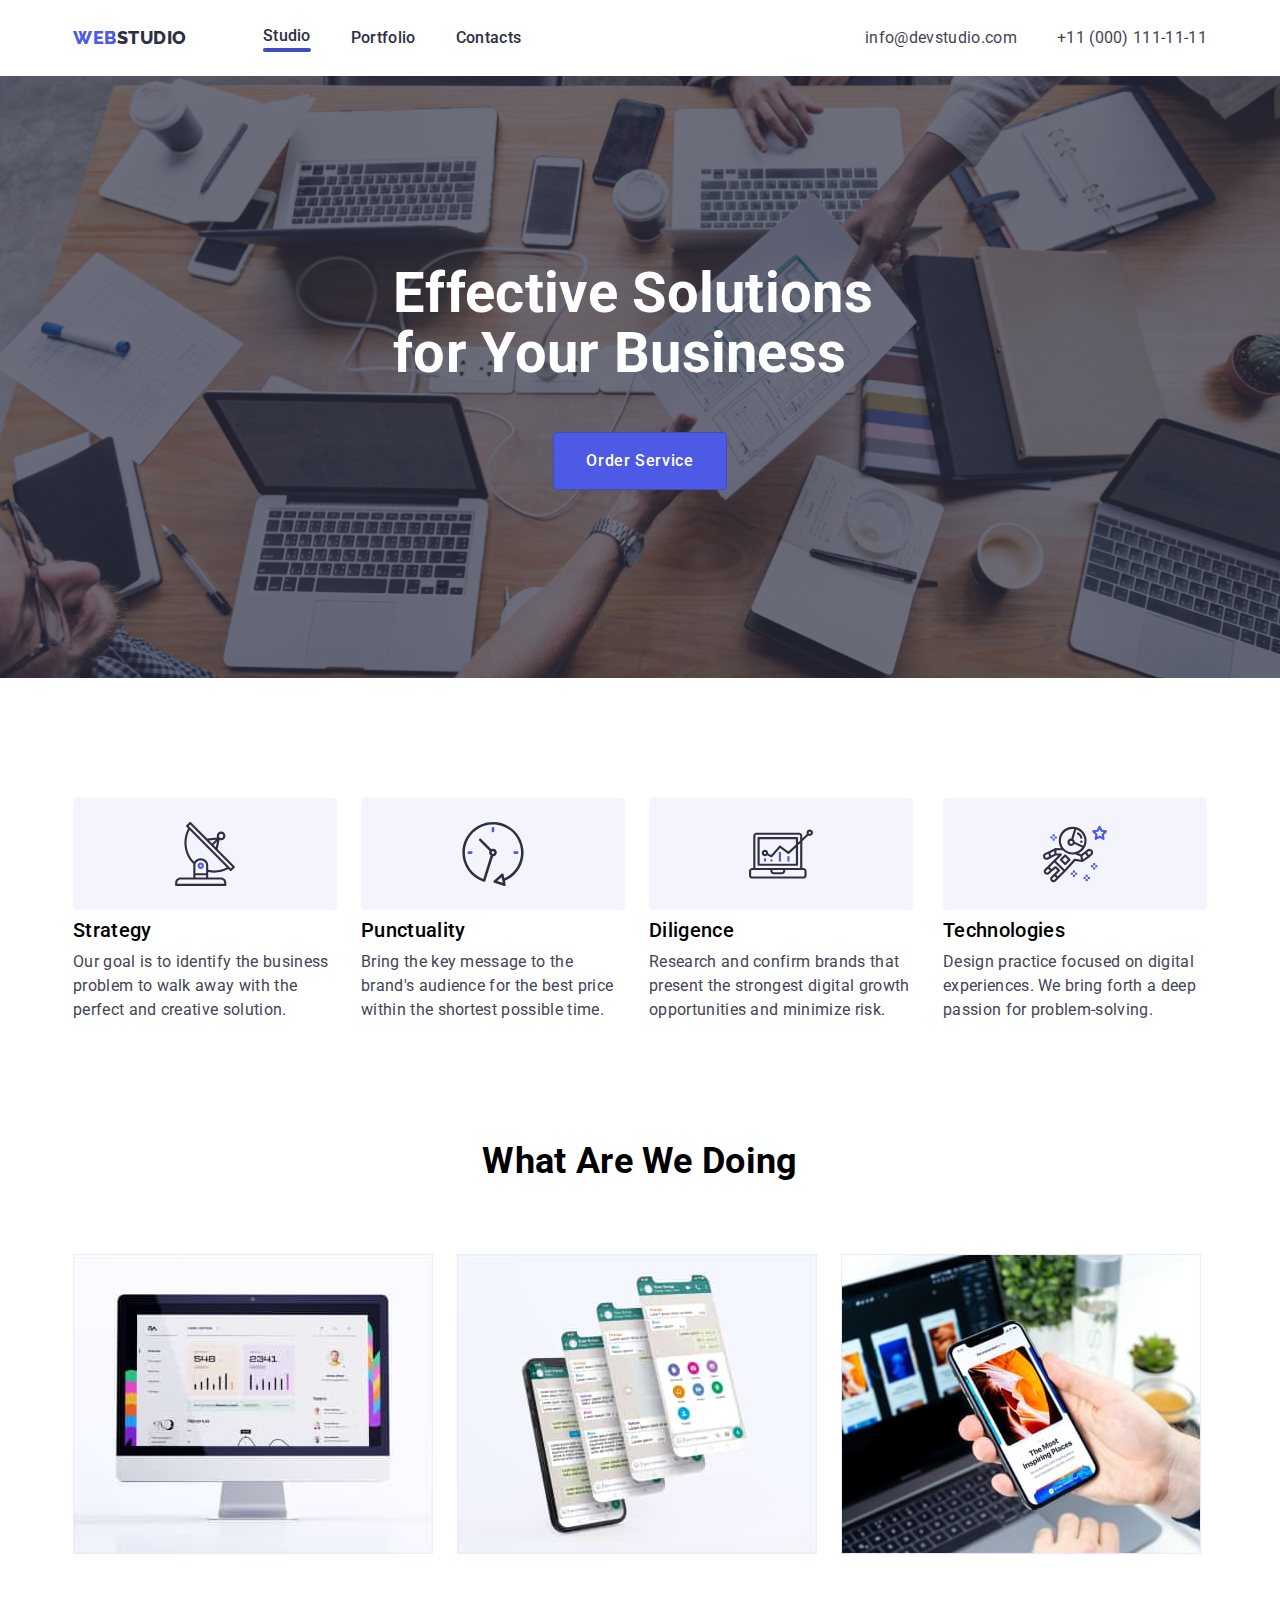
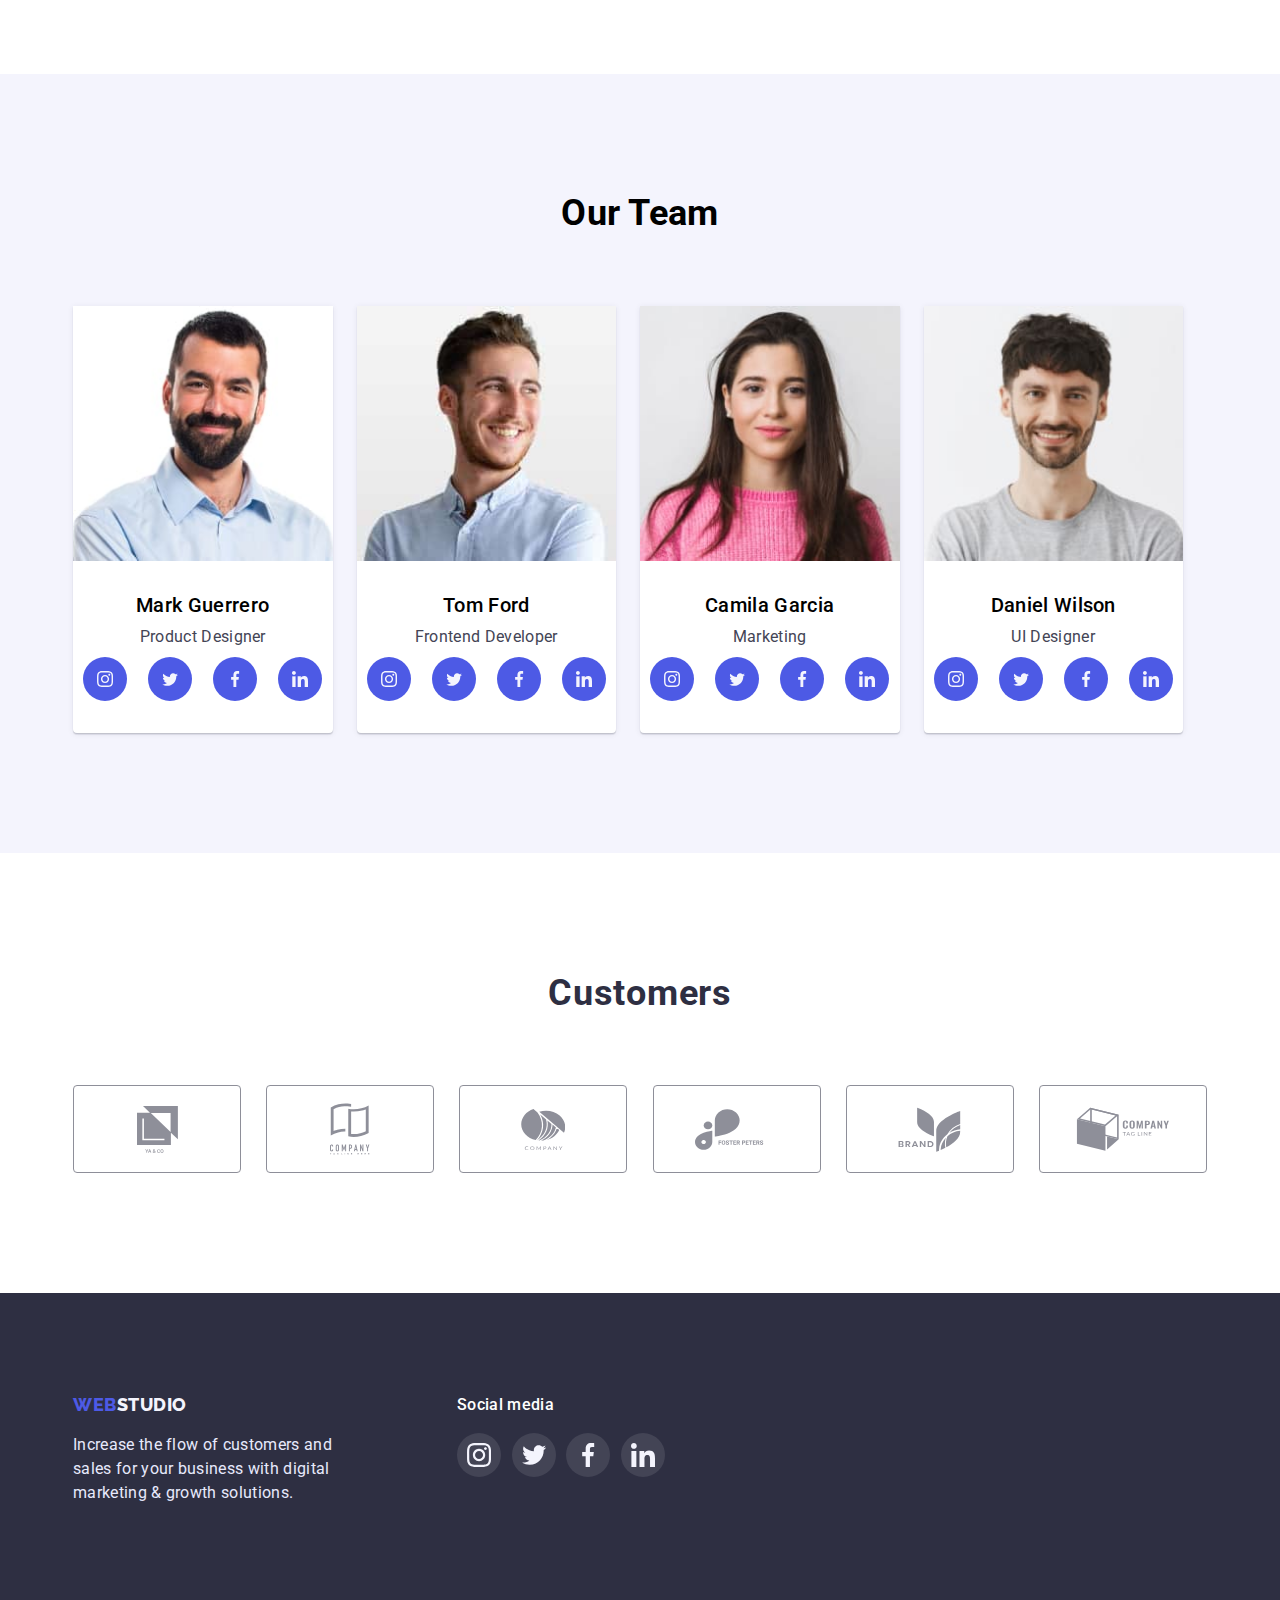
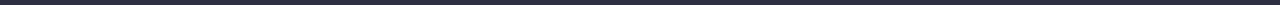
==== commit 495a38ac: "+" ====
--- a/index.html
+++ b/index.html
@@ -53,7 +53,7 @@
     </header>
 
     <main>
-      <section class="hero">
+      <section class="hero hero-width">
         <div class="conteiner main-hero">
           <h1 class="main-title-two">Effective Solutions for Your Business</h1>
 
@@ -76,7 +76,7 @@
               <h3 class="main-title">Strategy</h3>
               <p class="paragraf paragraf-main-one">
                 Our goal is to identify the business problem to walk away with
-                the perfect and creative solution. 
+                the perfect and creative solution.
               </p>
             </li>
             <li class="paragraf-main">
@@ -88,13 +88,15 @@
               <h3 class="main-title">Punctuality</h3>
               <p class="paragraf paragraf-main-one">
                 Bring the key message to the brand's audience for the best price
-                within the shortest possible time. 
+                within the shortest possible time.
               </p>
             </li>
             <li class="paragraf-main">
               <div class="icon-section-one">
                 <svg Width="64" Height="64">
-                  <use href="./Images/icons/symbol-defs.svg#icon-diagram-1"></use>
+                  <use
+                    href="./Images/icons/symbol-defs.svg#icon-diagram-1"
+                  ></use>
                 </svg>
               </div>
               <h3 class="main-title">Diligence</h3>
@@ -106,7 +108,9 @@
             <li>
               <div class="icon-section-one">
                 <svg Width="64" Height="64">
-                  <use href="./Images/icons/symbol-defs.svg#icon-astronaut-1"></use>
+                  <use
+                    href="./Images/icons/symbol-defs.svg#icon-astronaut-1"
+                  ></use>
                 </svg>
               </div>
               <h3 class="main-title">Technologies</h3>
@@ -350,36 +354,54 @@
         <div class="conteiner">
           <h2 class="section-four-div">Customers</h2>
           <ul class="list section-four-list">
-            <li><a href="" class="section-four"><svg class="section-four-icon" Width="41" Height="47">
-              <use href="./Images/icons/symbol-defs.svg#icon-group-1">
-                
-              </use>
-            </svg></a></li>
-            <li><a href="" class="section-four"><svg class="section-four-icon" Width="40" Height="52">
-              <use href="./Images/icons/symbol-defs.svg#icon-group-2">
-                
-              </use>
-            </svg></a></li>
-            <li><a href="" class="section-four"><svg class="section-four-icon" Width="44" Height="41">
-              <use href="./Images/icons/symbol-defs.svg#icon-group-3">
-                
-              </use>
-            </svg></a></li>
-            <li><a href="" class="section-four"><svg class="section-four-icon" Width="84" Height="41">
-              <use href="./Images/icons/symbol-defs.svg#icon-group-4">
-                
-              </use>
-            </svg></a></li>
-            <li><a href="" class="section-four"><svg class="section-four-icon" Width="63" Height="45">
-              <use href="./Images/icons/symbol-defs.svg#icon-group-5">
-                
-              </use>
-            </svg></a></li>
-            <li><a href="" class="section-four"><svg class="section-four-icon" Width="94" Height="44">
-              <use href="./Images/icons/symbol-defs.svg#icon-group-6">
-                
-              </use>
-            </svg></a></li>
+            <li>
+              <a href="" class="section-four"
+                ><svg class="section-four-icon" Width="41" Height="47">
+                  <use
+                    href="./Images/icons/symbol-defs.svg#icon-group-1"
+                  ></use></svg
+              ></a>
+            </li>
+            <li>
+              <a href="" class="section-four"
+                ><svg class="section-four-icon" Width="40" Height="52">
+                  <use
+                    href="./Images/icons/symbol-defs.svg#icon-group-2"
+                  ></use></svg
+              ></a>
+            </li>
+            <li>
+              <a href="" class="section-four"
+                ><svg class="section-four-icon" Width="44" Height="41">
+                  <use
+                    href="./Images/icons/symbol-defs.svg#icon-group-3"
+                  ></use></svg
+              ></a>
+            </li>
+            <li>
+              <a href="" class="section-four"
+                ><svg class="section-four-icon" Width="84" Height="41">
+                  <use
+                    href="./Images/icons/symbol-defs.svg#icon-group-4"
+                  ></use></svg
+              ></a>
+            </li>
+            <li>
+              <a href="" class="section-four"
+                ><svg class="section-four-icon" Width="63" Height="45">
+                  <use
+                    href="./Images/icons/symbol-defs.svg#icon-group-5"
+                  ></use></svg
+              ></a>
+            </li>
+            <li>
+              <a href="" class="section-four"
+                ><svg class="section-four-icon" Width="94" Height="44">
+                  <use
+                    href="./Images/icons/symbol-defs.svg#icon-group-6"
+                  ></use></svg
+              ></a>
+            </li>
           </ul>
         </div>
       </section>
@@ -428,7 +450,8 @@
             <li class="social-footer-item">
               <a href="" class="social-footer-link">
                 <svg class="social-footer-icon" Width="24" Height="24">
-                  <use class="svg-color-hover"
+                  <use
+                    class="svg-color-hover"
                     href="./Images/icons/symbol-defs.svg#icon-linkedin-1"
                   ></use>
                 </svg>
--- a/css/style.css
+++ b/css/style.css
@@ -1,64 +1,65 @@
 :root {
-    --accent-color: #2E2F42;
-    --accent-color-upgrade: #F4F4FD;
-    --accent-color-upgrade-one: #ffffff;
-    --accent-color-upgrade-two: #434455;
-    --accent-color-upgrade-three: #4D5AE5;
-    --accent-color-upgrade-four: #E7E9FC;
-    --accent-color-upgrade-fife: #2E2F42;
-    --accent-color-upgrade-six: #404BBF;
-    --accent-color-upgrade-seven: #2E2F42;
-
-    --card-set-gap: 24px;
-
+  --accent-color: #2e2f42;
+  --accent-color-upgrade: #f4f4fd;
+  --accent-color-upgrade-one: #ffffff;
+  --accent-color-upgrade-two: #434455;
+  --accent-color-upgrade-three: #4d5ae5;
+  --accent-color-upgrade-four: #e7e9fc;
+  --accent-color-upgrade-fife: #2e2f42;
+  --accent-color-upgrade-six: #404bbf;
+  --accent-color-upgrade-seven: #2e2f42;
+
+  --card-set-gap: 24px;
 }
 
 /* NONE! */
 .list {
-    list-style: none;
-}
-    
+  list-style: none;
+}
+
 .link {
-    text-decoration: none
-} 
-    
+  text-decoration: none;
+}
 
 /* BODY! */
 body {
-    font-family: 'Roboto', sans-serif;
-    font-size: 16px;
-    letter-spacing: 0.02em;
-    
-    }
-
-    /* ======= */
-
-h1, h2, h3, h4, p {
-    margin-top: 0;
-    margin-bottom: 0;
-}
-ul, ol {
-    margin-top: 0;
-    margin-bottom: 0;
-    padding-left: 0;
+  font-family: "Roboto", sans-serif;
+  font-size: 16px;
+  letter-spacing: 0.02em;
+}
+
+/* ======= */
+
+h1,
+h2,
+h3,
+h4,
+p {
+  margin-top: 0;
+  margin-bottom: 0;
+}
+ul,
+ol {
+  margin-top: 0;
+  margin-bottom: 0;
+  padding-left: 0;
 }
 img {
-    display: block;
-    max-width: 100%;
-    height: auto;
-}
- 
+  display: block;
+  max-width: 100%;
+  height: auto;
+}
+
 button {
-    cursor: pointer;
-}
-
+  cursor: pointer;
+}
 
 .conteiner {
-width: 1158px;
-margin-left: auto;
-margin-right: auto;
-padding-left: 12px;
-padding-right: 12px;
+  width: 1158px;
+  margin-left: auto;
+  margin-right: auto;
+  padding-left: 12px;
+  padding-right: 12px;
 }
 
 /* --------------------------------------------------------------------------------------------------------------------------------------- */
@@ -67,289 +68,269 @@
 /* Header */
 
 .main-header {
-    display: flex;
-    align-items: center;
-    justify-content: space-between;
-    padding-top: 24px;
-    padding-bottom: 24px;
+  display: flex;
+  align-items: center;
+  justify-content: space-between;
+  padding-top: 24px;
+  padding-bottom: 24px;
 }
 
 .nav-header {
-    display: flex;
-    align-items: center;
+  display: flex;
+  align-items: center;
 }
 
 .list-header {
-    display: flex;
-    align-items: center;
-}
-
-
-
+  display: flex;
+  align-items: center;
+}
 
 /* LOGO! */
 
 .flex-logo {
-    margin-right: 76px;
-}
-
-.logo {    
-font-family: 'Raleway', sans-serif; 
-font-weight: 800;
-font-size: 18px;
-line-height: 1.33;
-display: flex;
-align-items: center;
-letter-spacing: 0.03em;
-text-transform: uppercase;
-color: var(--accent-color-upgrade-three);
-}
-
+  margin-right: 76px;
+}
+
+.logo {
+  font-family: "Raleway", sans-serif;
+  font-weight: 800;
+  font-size: 18px;
+  line-height: 1.33;
+  display: flex;
+  align-items: center;
+  letter-spacing: 0.03em;
+  text-transform: uppercase;
+  color: var(--accent-color-upgrade-three);
+}
 
 .logo-one {
-    color: var(--accent-color-upgrade);
+  color: var(--accent-color-upgrade);
 }
 
 .logo-two {
-    color: var(--accent-color);
-}
-
-
+  color: var(--accent-color);
+}
 
 /* Main! */
 
 .main-hero {
-    display: flex;
-    align-items: center;
-    flex-direction: column;
-    justify-content: center;
-    padding: 188px 0 188px 0;
-    background:var(--accent-color);
-    background-image: linear-gradient(rgba(46, 47, 66, 0.7), rgba(46, 47, 66, 0.7)), url(../Images/bg.jpg);
-    background-size: cover;
-    
+  display: flex;
+  align-items: center;
+  flex-direction: column;
+  justify-content: center;
+  padding: 188px 0 188px 0;
+}
+
+.hero-width {
+  background: var(--accent-color);
+  background-image: linear-gradient(
+      rgba(46, 47, 66, 0.7),
+      rgba(46, 47, 66, 0.7)
+    ),
+    url(../Images/bg.jpg);
+  background-size: cover;
+  max-width: 1440px;
+  margin: 0 auto;
 }
 
 .link-header {
-    margin-right: 40px;
+  margin-right: 40px;
 }
 
 .menu-link {
-font-weight: 500;
-line-height: 1.5;
-color: var(--accent-color-upgrade-seven);
-
-
+  font-weight: 500;
+  line-height: 1.5;
+  color: var(--accent-color-upgrade-seven);
 }
 
 .menu-link:hover,
 .menu-link:focus,
 .menu-link-visited:visited {
-    color: #4D5AE5;
-}
-
-
-.section{
-    padding-top: 120px;
-    padding-bottom: 120px;
+  color: #4d5ae5;
+}
+
+.section {
+  padding-top: 120px;
+  padding-bottom: 120px;
 }
 
 /* CONTACT! */
 
 .contact-mail {
-font-family: 'Roboto', sans-serif;
-font-weight: 400;
-line-height: 1.5;
-color: var(--accent-color-upgrade-two);
-margin-right: 40px;
+  font-family: "Roboto", sans-serif;
+  font-weight: 400;
+  line-height: 1.5;
+  color: var(--accent-color-upgrade-two);
+  margin-right: 40px;
 }
 
 .contact-phone-number {
-    font-family: 'Roboto', sans-serif;
-    font-weight: 400;
-    line-height: 1.5;
-    color: var(--accent-color-upgrade-two);
-}
-
+  font-family: "Roboto", sans-serif;
+  font-weight: 400;
+  line-height: 1.5;
+  color: var(--accent-color-upgrade-two);
+}
 
 .contact-mail:hover,
 .contact-mail:focus,
 .contact-phone-number:hover,
 .contact-phone-number:focus {
-    color: var(--accent-color-upgrade-three);
+  color: var(--accent-color-upgrade-three);
 }
 
 /* HERO! */
 
-
-
 .main-title-two {
-font-weight: 700;
-font-size: 56px;
-line-height: 1.07;
-color: var(--accent-color-upgrade-one);
-width: 494px;
-
-
+  font-weight: 700;
+  font-size: 56px;
+  line-height: 1.07;
+  color: var(--accent-color-upgrade-one);
+  width: 494px;
 }
 
 .button-hero {
-    display: flex;
-    justify-content: center;
-    margin-top: 48px;
+  display: flex;
+  justify-content: center;
+  margin-top: 48px;
 }
 
 .modal-button {
-    font-weight: 500;
-    line-height: 1.5;
-    letter-spacing: 0.04em;
-    color: var(--accent-color-upgrade-one);
-    background: var(--accent-color-upgrade-three);
-    padding: 16px 32px 16px 32px;
-    border-radius: 4px;
-    border: 1px solid var(--accent-color-upgrade-six);
-    
+  font-weight: 500;
+  line-height: 1.5;
+  letter-spacing: 0.04em;
+  color: var(--accent-color-upgrade-one);
+  background: var(--accent-color-upgrade-three);
+  padding: 16px 32px 16px 32px;
+  border-radius: 4px;
+  border: 1px solid var(--accent-color-upgrade-six);
 }
 
 .modal-button:hover,
 .modal-button:focus {
-    background: var(--accent-color-upgrade-six);
-}
-
+  background: var(--accent-color-upgrade-six);
+}
 
 /* TYPE! */
 
 .section-main-one {
-    display: flex;
-    align-items: center;
-   
+  display: flex;
+  align-items: center;
 }
 
 .paragraf-main {
-    margin-right: 24px;
+  margin-right: 24px;
 }
 
 .paragraf-main-one {
-    margin-top: 8px;
+  margin-top: 8px;
 }
 
 /* Section TWO */
 
 .section-dva {
-    padding-top: 0;
+  padding-top: 0;
 }
 
 .photo-list-two {
-    display: flex;
-    justify-content: center;
+  display: flex;
+  justify-content: center;
 }
 
 .img-list {
-    margin-right: 24px;
-}
-
+  margin-right: 24px;
+}
 
 .photo-list-main {
-   display: flex;
-   align-items: center; 
-   margin-top: 72px;
+  display: flex;
+  align-items: center;
+  margin-top: 72px;
 }
 
 .main-title {
-font-weight: 500;
-font-size: 20px;
-line-height: 1.2;
-
+  font-weight: 500;
+  font-size: 20px;
+  line-height: 1.2;
 }
 
 .main-title-group {
-font-weight: 500;
-font-size: 20px;
-line-height: 1.2;
-display: flex;
-justify-content: center;
-
+  font-weight: 500;
+  font-size: 20px;
+  line-height: 1.2;
+  display: flex;
+  justify-content: center;
 }
 
 .main-title-one {
-font-weight: 700;
-font-size: 36px;
-line-height: 1.11;
-
+  font-weight: 700;
+  font-size: 36px;
+  line-height: 1.11;
 }
 
 .paragraf {
-    line-height: 1.5;
-    color: var(--accent-color-upgrade-two);
-    margin-top: 8px;
+  line-height: 1.5;
+  color: var(--accent-color-upgrade-two);
+  margin-top: 8px;
 }
 
 .paragraf-group {
-    line-height: 1.5;
-    color: var(--accent-color-upgrade-two);
-    margin-top: 8px;
-    display: flex;
-    justify-content: center;
+  line-height: 1.5;
+  color: var(--accent-color-upgrade-two);
+  margin-top: 8px;
+  display: flex;
+  justify-content: center;
 }
 
 .team-group {
-    background: var(--accent-color-upgrade);
-}
-
-
-
+  background: var(--accent-color-upgrade);
+}
 
 /* Section tree */
 
 .section-tree {
-    display: flex;
-    align-items: center;
+  display: flex;
+  align-items: center;
 }
 
 .section-tree-word {
-    display: flex;
-    justify-content: center;
-    margin-bottom: 72px;
-    
+  display: flex;
+  justify-content: center;
+  margin-bottom: 72px;
 }
 
 .section-tree-boarder {
-    background: #FFFFFF;
-box-shadow: 0px 1px 6px rgba(46, 47, 66, 0.08), 0px 1px 1px rgba(46, 47, 66, 0.16), 0px 2px 1px rgba(46, 47, 66, 0.08);
-border-radius: 0px 0px 4px 4px;
-margin-right: 24px;
+  background: #ffffff;
+  box-shadow: 0px 1px 6px rgba(46, 47, 66, 0.08),
+    0px 1px 1px rgba(46, 47, 66, 0.16), 0px 2px 1px rgba(46, 47, 66, 0.08);
+  border-radius: 0px 0px 4px 4px;
+  margin-right: 24px;
 }
 
 .section-tree-paragraf {
-    padding-top: 32px;
-    padding-bottom: 32px;
+  padding-top: 32px;
+  padding-bottom: 32px;
 }
 
 /* FOOTER! */
 
 .parag-footer {
-line-height: 1.5;
-color: var(--accent-color-upgrade-four);
-margin-top: 16px;
-width: 264px;
-}
-
-
+  line-height: 1.5;
+  color: var(--accent-color-upgrade-four);
+  margin-top: 16px;
+  width: 264px;
+}
 
 .sector-footer {
-    background: var(--accent-color);
+  background: var(--accent-color);
 }
 
 .footer-main {
-    padding-top: 100px;
-    padding-bottom: 100px;
-    
+  padding-top: 100px;
+  padding-bottom: 100px;
 }
 
 .footer-flex {
-    display: flex;
-}
-
+  display: flex;
+}
 
 /* Studio!!! */
 
@@ -360,81 +341,81 @@
 /* TYPE */
 
 .title-one {
-font-family: 'Roboto', sans-serif; 
-font-weight: 500;
-font-size: 20px;
-line-height: 1.2;
-color: var(--accent-color-upgrade-fife);
-
-
+  font-family: "Roboto", sans-serif;
+  font-weight: 500;
+  font-size: 20px;
+  line-height: 1.2;
+  color: var(--accent-color-upgrade-fife);
 }
 
 .paragraf-portfolio {
-font-family: 'Roboto', sans-serif;
-line-height: 1.5;
-color: var(--accent-color-upgrade-two);
-margin-top: 8px;
+  font-family: "Roboto", sans-serif;
+  line-height: 1.5;
+  color: var(--accent-color-upgrade-two);
+  margin-top: 8px;
 }
 
 /* BUTTON! */
 
 .btn {
-border-radius: 4px;
-border: 1px solid #E7E9FC;
-margin-right: 24px;
-padding: 12px 24px 12px 24px;
-font-family: 'Roboto', sans-serif;
-font-weight: 500;
-line-height: 1.5;
-letter-spacing: 0.04em;
-color: var(--accent-color-upgrade-three);
-background: var(--accent-color-upgrade);
+  border-radius: 4px;
+  border: 1px solid #e7e9fc;
+  margin-right: 24px;
+  padding: 12px 24px 12px 24px;
+  font-family: "Roboto", sans-serif;
+  font-weight: 500;
+  line-height: 1.5;
+  letter-spacing: 0.04em;
+  color: var(--accent-color-upgrade-three);
+  background: var(--accent-color-upgrade);
 }
 
 .btn:hover,
 .btn:focus {
-    background: var(--accent-color-upgrade-six);;
-    color: var(--accent-color-upgrade-one);
-    border: 1px solid transparent;
-    box-shadow: 0px 3px 1px rgba(0, 0, 0, 0.1), 0px 2px 1px rgba(0, 0, 0, 0.08), 0px 2px 2px rgba(0, 0, 0, 0.12);
-    border-radius: 4px;
-   
-}
-
+  background: var(--accent-color-upgrade-six);
+  color: var(--accent-color-upgrade-one);
+  border: 1px solid transparent;
+  box-shadow: 0px 3px 1px rgba(0, 0, 0, 0.1), 0px 2px 1px rgba(0, 0, 0, 0.08),
+    0px 2px 2px rgba(0, 0, 0, 0.12);
+  border-radius: 4px;
+}
 
 .list-button {
-    display: flex;
-    justify-content: center;
-    padding-bottom: 72px;
-    
+  display: flex;
+  justify-content: center;
+  padding-bottom: 72px;
 }
 
 /* Main */
 .card-set {
-    padding: 0;
-    margin: 0;
-    list-style: none;
-  
-    display: flex;
-    flex-wrap: wrap;
-    margin-left: calc(-1 * var(--card-set-gap));
-    margin-top: calc(-1 * var(--card-set-gap));
-    margin-bottom: calc(-1 * var(--card-set-gap));
-  }
-  .portfolio-item:hover {
-    box-shadow: 0px 1px 6px rgba(46, 47, 66, 0.08), 0px 1px 1px rgba(46, 47, 66, 0.16), 0px 2px 1px rgba(46, 47, 66, 0.08);
-  }
-
-
-.card-set > .portfolio-item {
-    flex-basis: calc(100% / 3 var(--card-set-gap));
-    margin-left: var(--card-set-gap);
-    margin-top: var(--card-set-gap);
-    margin-bottom: var(--card-set-gap);
+  padding: 0;
+  margin: 0;
+  list-style: none;
+  display: flex;
+  flex-wrap: wrap;
+  margin-left: calc(-1 * var(--card-set-gap));
+  margin-top: calc(-1 * var(--card-set-gap));
+  margin-bottom: calc(-1 * var(--card-set-gap));
+}
+
+.portfolio-item {
+  display: block;
+}
+
+.portfolio-item:hover {
+  box-shadow: 0px 1px 6px rgba(46, 47, 66, 0.08),
+    0px 1px 1px rgba(46, 47, 66, 0.16), 0px 2px 1px rgba(46, 47, 66, 0.08);
+}
+
+.card-set > .portfolio-item-main {
+  flex-basis: calc(100% / 3 var(--card-set-gap));
+  margin-left: var(--card-set-gap);
+  margin-top: var(--card-set-gap);
+  margin-bottom: var(--card-set-gap);
 }
 
 .card-content {
-    padding: 32px 16px 32px 16px;
+  padding: 32px 16px 32px 16px;
 
   border-right-width: 1px;
   border-right-style: solid;
@@ -448,150 +429,141 @@
   border-left-style: solid;
   border-left-color: gainsboro;
 }
-  
-
-  .header-boarder {
+
+.header-boarder {
   border-bottom-width: 1px;
   border-bottom-style: solid;
   border-bottom-color: gainsboro;
-  }
-
-  .section-portfolio {
-    padding-top: 96px;
-  }
-
-  
-  .menu-link-visited::after {
-    content: "";
-    display: block;
-    width: auto;
-    height: 4px;
-    background: #404BBF;
-    border-radius: 2px; 
-}
-
-
-    .section-four-div {
-        display: flex;
-        justify-content: center;
-        margin-bottom: 72px;
-        font-family: 'Roboto';
-        font-weight: 700;
-        font-size: 36px;
-        line-height: 40px;
-        text-align: center;
-        letter-spacing: 0.02em;
-        text-transform: capitalize;
-        color: #2E2F42;
-        font-style: normal;
-
-    }
-
-  /* ICONS */
-
-  .social-list {
-    display: flex;
-    justify-content: space-around;
-    margin-top: 8px;
-  }
-  
-
-   .social-list-link {
-    display: flex;
-    justify-content: center;
-    align-items: center;
-    width: 44px;
-    height: 44px;
-    border-radius: 50%;
-    background-color: #4D5AE5;
-   }
-
-   .social-list-link:hover {
-    background-color: #404BBF;
-   }
-
-   .div-footer {
-    margin-left: 120px;
-   }
-
-   .social-footer {
-    margin-top: 16px;
-    display: flex;
-    justify-content: space-between;
-    width: 208px;
-    
-   }
-
-   .social-footer-link {
-    display: flex;
-    justify-content: center;
-    align-items: center;
-    width: 44px;
-    height: 44px;
-    border-radius: 50%;
-    background-color: rgba(255, 255, 255, 0.1);
-   }
-
-   .social-footer-link:hover {
-    background-color: #31D0AA;;
-   }
-
-   .paragra-footer-two {
-    font-family: 'Roboto';
-    font-style: normal;
-    font-weight: 500;
-    font-size: 16px;
-    line-height: 24px;
-    letter-spacing: 0.02em;
-    color: #FFFFFF;
-   }
-   
-
-   .section-four {
-    border: 1px solid #8E8F99;
-    border-radius: 4px;
-    display: flex;
-    justify-content: center;
-    align-items: center;
-    Width: 168px;
-    Height: 88px;
-
-   }
-
-   .section-four:hover {
-    border: 1px solid #404BBF;
-   }
-
-   .section-four-icon {
-    fill: #8E8F99;
-   }
-
-   .section-four:hover .section-four-icon {
-    fill: #404BBF;
-   }
-   
-
-   .svg-color-hover:hover {
-    color: #404BBF;
-   }
-
-   .section-four-list {
-    display: flex;
-    justify-content: space-between;
-   }
-
-   .social-footer-icon,
-   .social-list-icon {
-    fill: #F4F4FD;;
-   }
-
-   .icon-section-one {
-    background: #F4F4FD;
-    border-radius: 4px;
-    display: flex;
-    justify-content: center;
-    align-items: center;
-    Width: 264px;
-    Height: 112px;
-    margin-bottom: 8px;
-   }+}
+
+.section-portfolio {
+  padding-top: 96px;
+}
+
+.menu-link-visited::after {
+  content: "";
+  display: block;
+  width: auto;
+  height: 4px;
+  background: #404bbf;
+  border-radius: 2px;
+}
+
+.section-four-div {
+  display: flex;
+  justify-content: center;
+  margin-bottom: 72px;
+  font-family: "Roboto";
+  font-weight: 700;
+  font-size: 36px;
+  line-height: 40px;
+  text-align: center;
+  letter-spacing: 0.02em;
+  text-transform: capitalize;
+  color: #2e2f42;
+  font-style: normal;
+}
+
+/* ICONS */
+
+.social-list {
+  display: flex;
+  justify-content: space-around;
+  margin-top: 8px;
+}
+
+.social-list-link {
+  display: flex;
+  justify-content: center;
+  align-items: center;
+  width: 44px;
+  height: 44px;
+  border-radius: 50%;
+  background-color: #4d5ae5;
+}
+
+.social-list-link:hover {
+  background-color: #404bbf;
+}
+
+.div-footer {
+  margin-left: 120px;
+}
+
+.social-footer {
+  margin-top: 16px;
+  display: flex;
+  justify-content: space-between;
+  width: 208px;
+}
+
+.social-footer-link {
+  display: flex;
+  justify-content: center;
+  align-items: center;
+  width: 44px;
+  height: 44px;
+  border-radius: 50%;
+  background-color: rgba(255, 255, 255, 0.1);
+}
+
+.social-footer-link:hover {
+  background-color: #31d0aa;
+}
+
+.paragra-footer-two {
+  font-family: "Roboto";
+  font-style: normal;
+  font-weight: 500;
+  font-size: 16px;
+  line-height: 24px;
+  letter-spacing: 0.02em;
+  color: #ffffff;
+}
+
+.section-four {
+  border: 1px solid #8e8f99;
+  border-radius: 4px;
+  display: flex;
+  justify-content: center;
+  align-items: center;
+  width: 168px;
+  height: 88px;
+}
+
+.section-four:hover {
+  border: 1px solid #404bbf;
+}
+
+.section-four-icon {
+  fill: #8e8f99;
+}
+
+.section-four:hover .section-four-icon {
+  fill: #404bbf;
+}
+
+.svg-color-hover:hover {
+  color: #404bbf;
+}
+
+.section-four-list {
+  display: flex;
+  justify-content: space-between;
+}
+
+.social-footer-icon,
+.social-list-icon {
+  fill: #f4f4fd;
+}
+
+.icon-section-one {
+  background: #f4f4fd;
+  border-radius: 4px;
+  display: flex;
+  justify-content: center;
+  align-items: center;
+  width: 264px;
+  height: 112px;
+  margin-bottom: 8px;
+}
